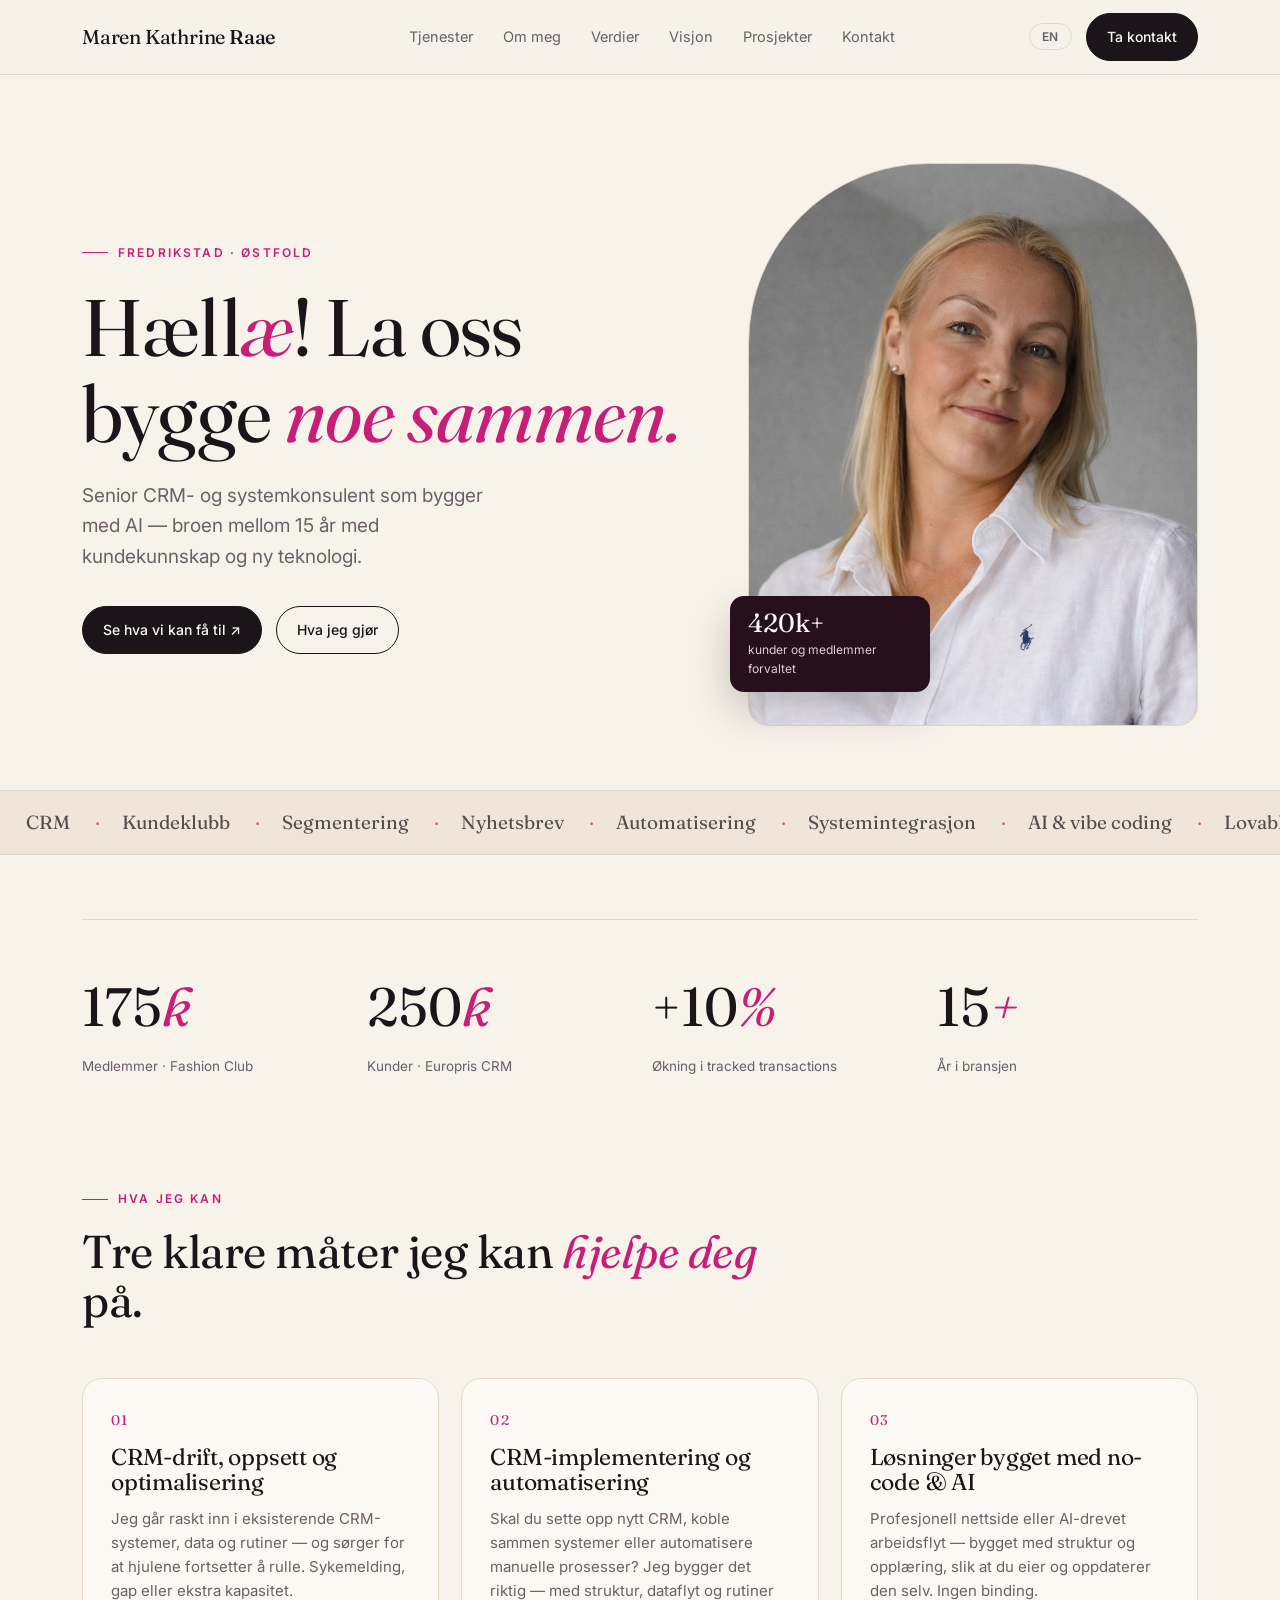
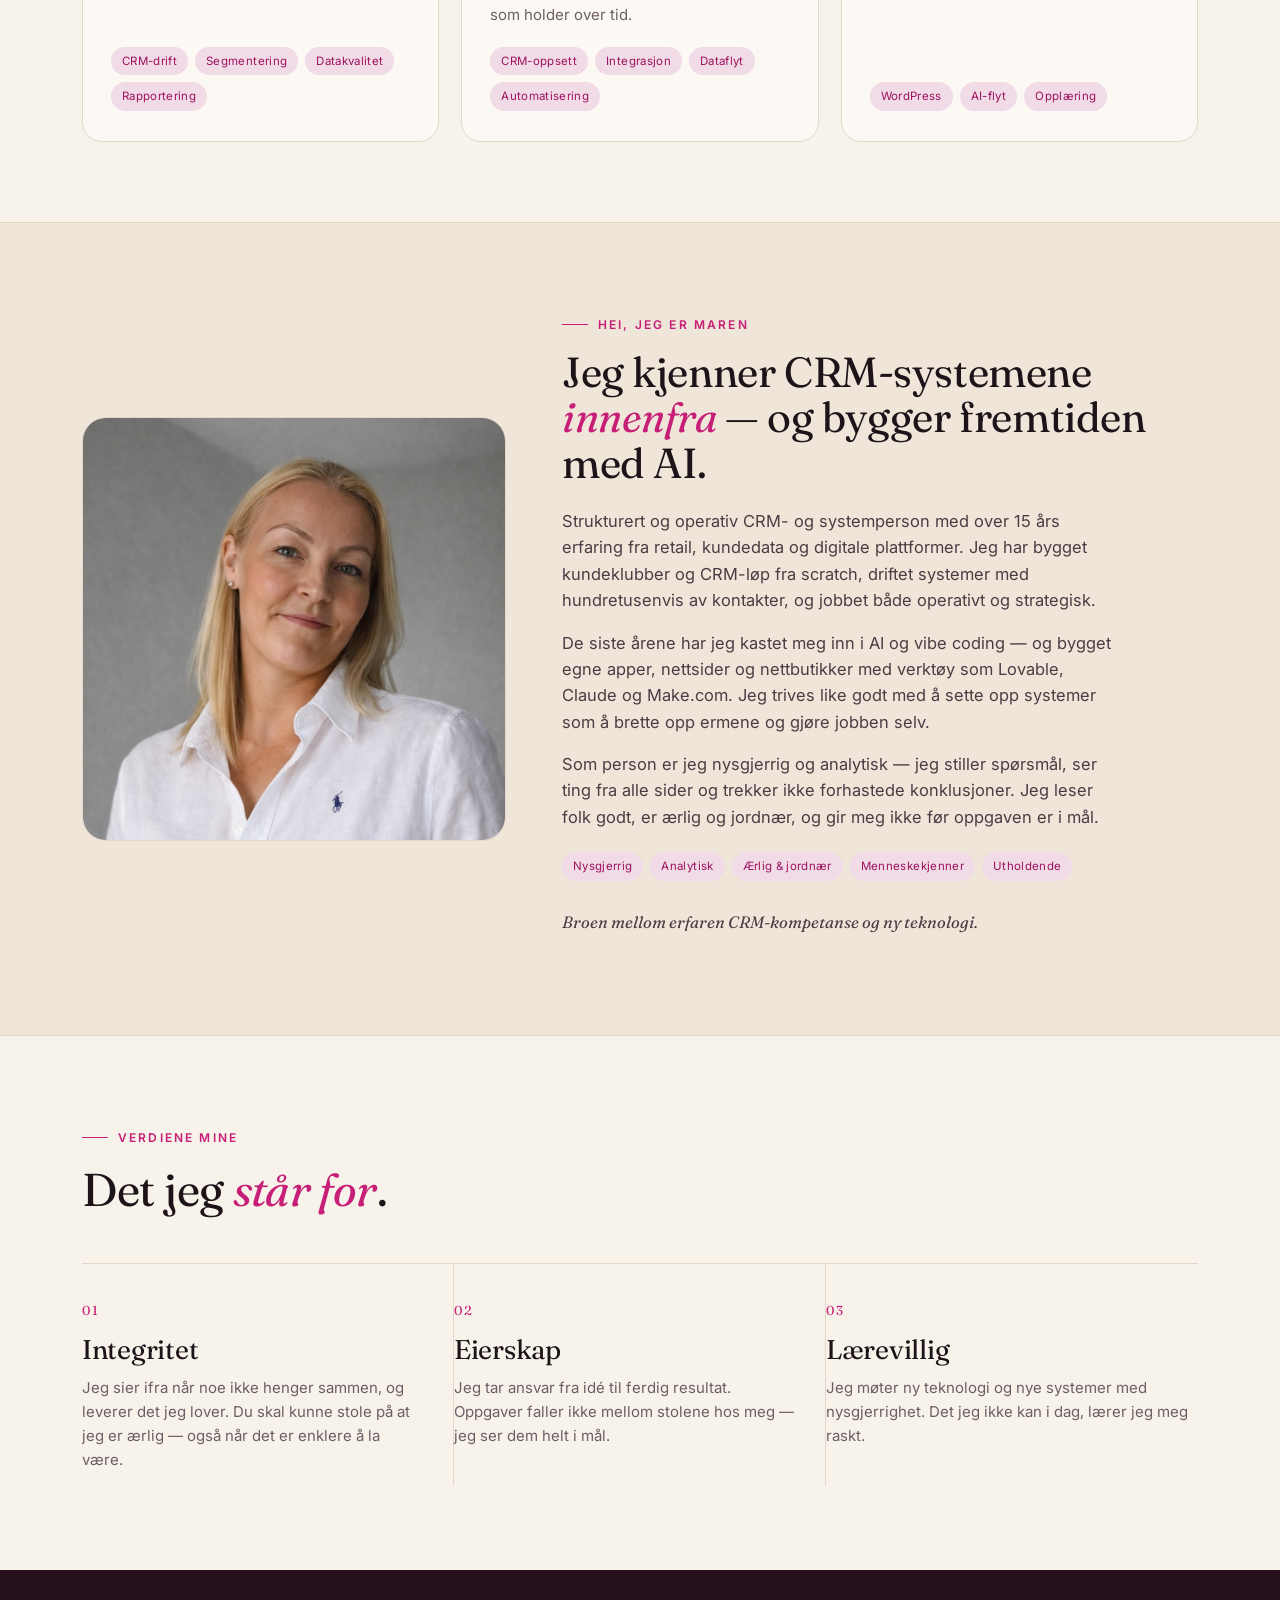
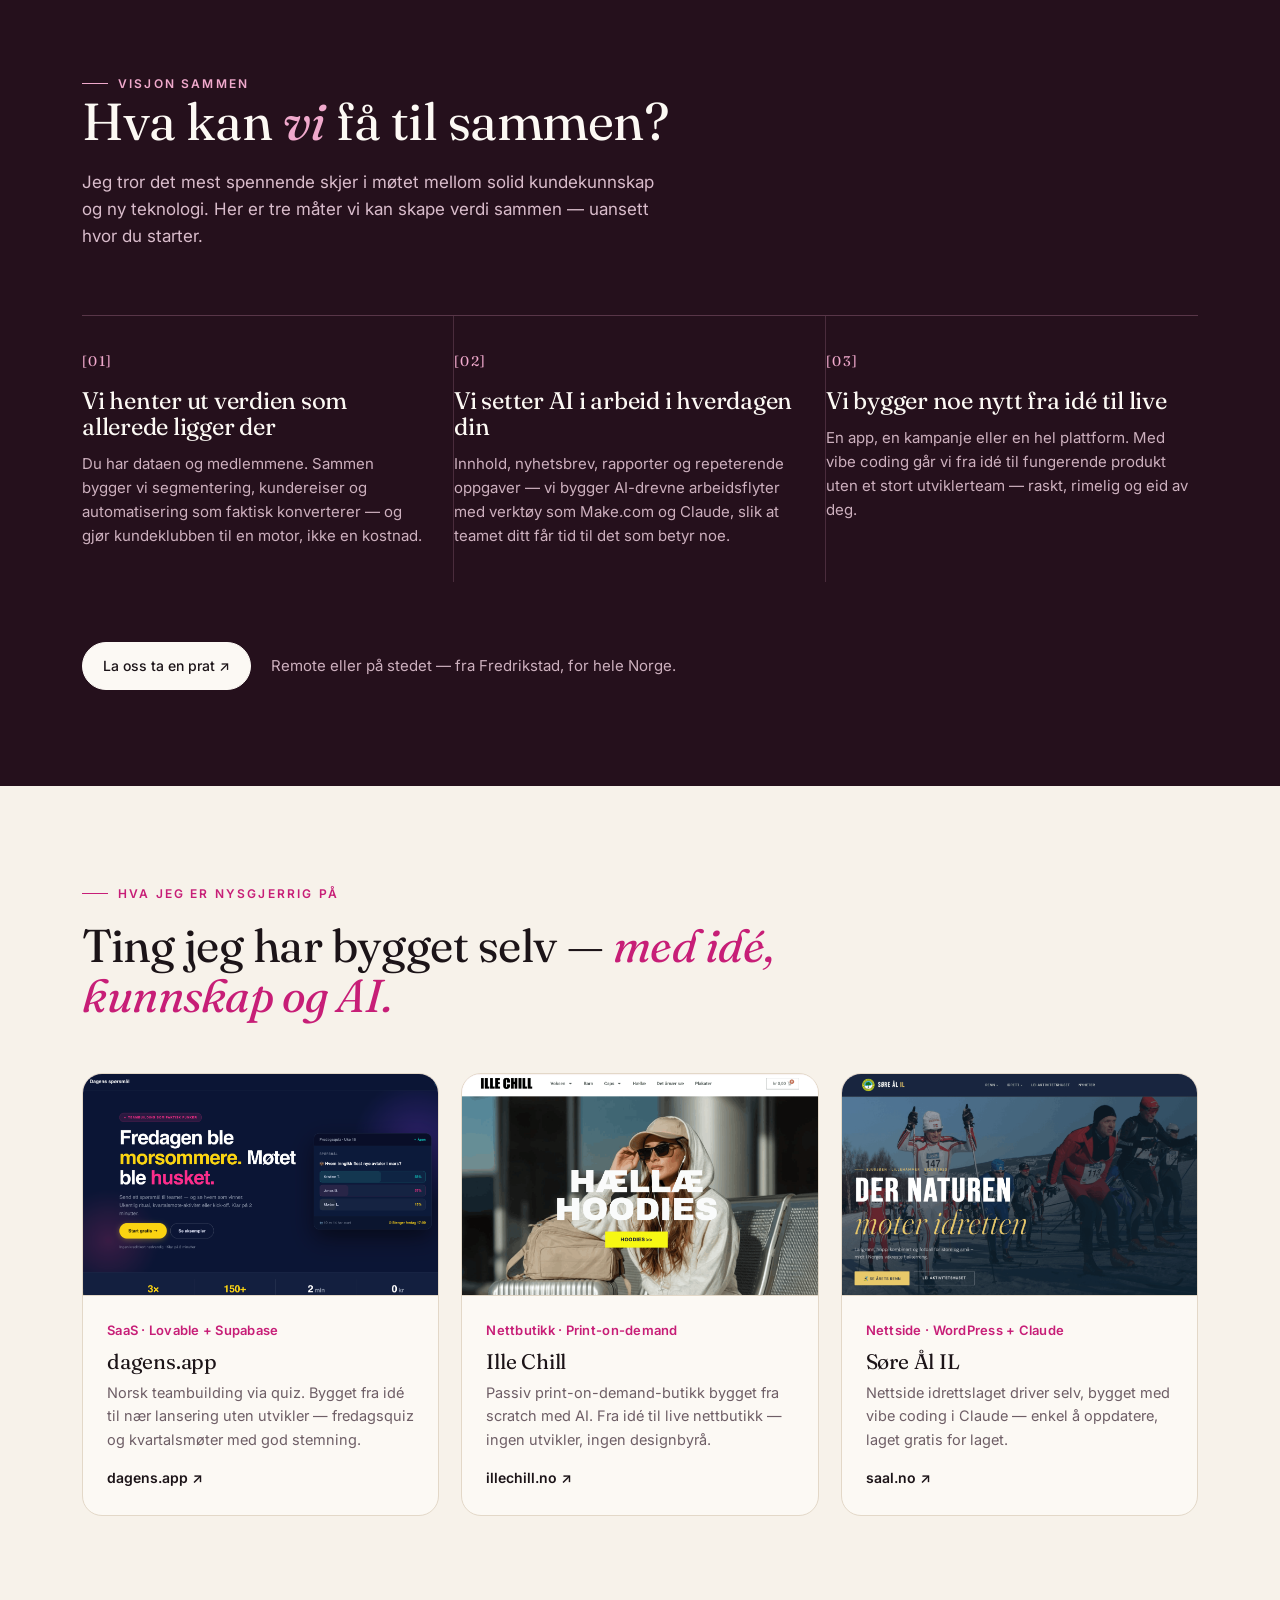
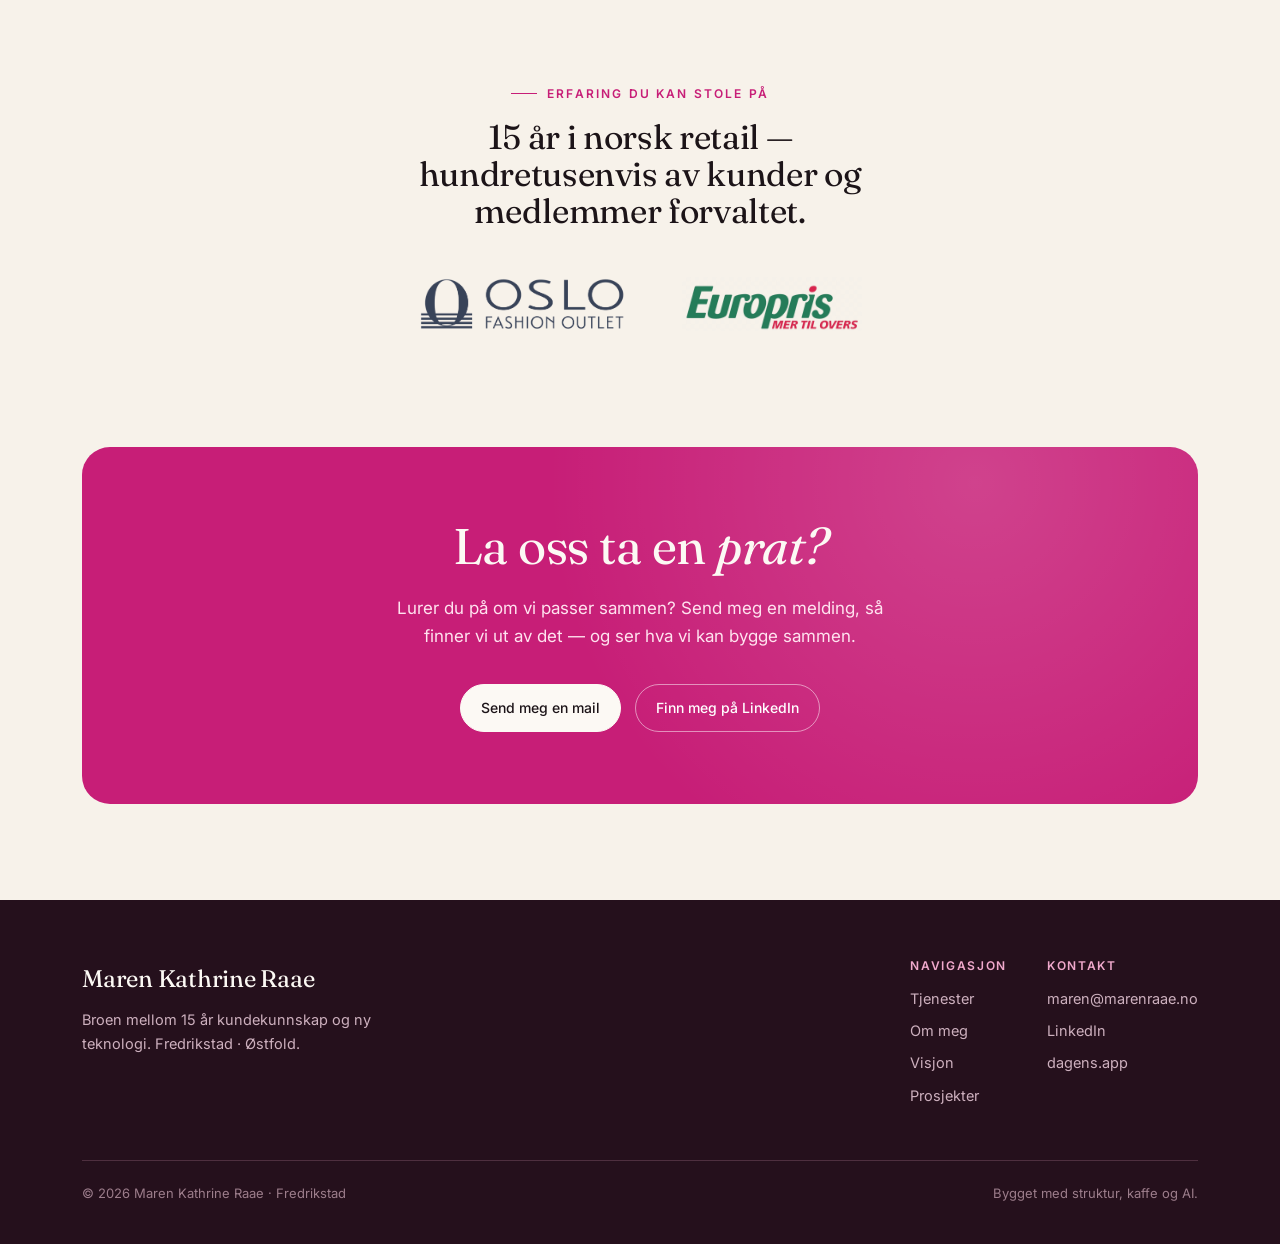
==== index.html @ c40b7ed1 "Publiser marenraae.no" ====
<!DOCTYPE html>
<html lang="no">
<head>
<meta charset="UTF-8" />
<meta name="viewport" content="width=device-width, initial-scale=1.0" />
<title>Maren Kathrine Raae — CRM, systemer & AI</title>
<meta name="description" content="Senior CRM- og systemkonsulent som bygger med AI. Broen mellom 15 år kundedata og ny teknologi — la oss se hva vi kan få til sammen." />
<link rel="icon" type="image/svg+xml" href="favicon.svg" />
<link rel="alternate icon" href="favicon-32x32.png" />
<link rel="preconnect" href="https://fonts.googleapis.com" />
<link rel="preconnect" href="https://fonts.gstatic.com" crossorigin />
<link href="https://fonts.googleapis.com/css2?family=Fraunces:ital,opsz,wght@0,9..144,300..600;1,9..144,300..600&family=Inter:wght@400;500;600&display=swap" rel="stylesheet" />
<script async src="https://www.googletagmanager.com/gtag/js?id=G-9R5FKYKVBE"></script>
<script>
  window.dataLayer = window.dataLayer || [];
  function gtag(){dataLayer.push(arguments);}
  gtag('js', new Date());
  gtag('config', 'G-9R5FKYKVBE');
</script>
<script>
  (function () {
    function toHeaderValue(str) {
      return unescape(encodeURIComponent(str));
    }
    function send(location) {
      var msg = 'Noen besøkte marenraae.no';
      if (location) msg += ' fra ' + location;
      if (document.referrer) msg += ' (via ' + document.referrer + ')';
      msg += '.';
      fetch('https://ntfy.sh/marenraae-no', {
        method: 'POST',
        body: msg,
        headers: { 'Title': toHeaderValue('Besøk!') }
      }).catch(function () {});
    }
    fetch('https://ipapi.co/json/')
      .then(function (r) { return r.json(); })
      .then(function (data) {
        var location = data && data.city
          ? data.city + (data.country_name ? ', ' + data.country_name : '')
          : null;
        send(location);
      })
      .catch(function () { send(null); });
  })();
</script>
<style>
  :root{
    --ivory:#F7F2EA;
    --ivory-2:#EFE6D9;
    --paper:#FCF9F4;
    --ink:#1C1418;
    --wine:#25101C;
    --wine-2:#2F1425;
    --magenta:#C71E77;
    --magenta-deep:#9E1360;
    --blush:#F0DBE6;
    --muted:#6E5E66;
    --line:#E3D8C8;
    --serif:'Fraunces',Georgia,serif;
    --sans:'Inter',system-ui,sans-serif;
  }
  *{box-sizing:border-box;margin:0;padding:0}
  html{scroll-behavior:smooth}
  body{
    font-family:var(--sans);
    background:var(--ivory);
    color:var(--ink);
    line-height:1.6;
    -webkit-font-smoothing:antialiased;
    overflow-x:hidden;
  }
  .wrap{max-width:1180px;margin:0 auto;padding:0 32px}
  a{color:inherit;text-decoration:none}
  h1,h2,h3,h4{font-family:var(--serif);font-weight:400;line-height:1.08;letter-spacing:-.01em}
  em{font-style:italic}
  .accent{color:var(--magenta);font-style:italic}

  .eyebrow{
    font-family:var(--sans);font-size:12px;font-weight:600;letter-spacing:.18em;
    text-transform:uppercase;color:var(--magenta);display:inline-flex;align-items:center;gap:10px;
  }
  .eyebrow::before{content:"";width:26px;height:1px;background:var(--magenta);display:inline-block}

  header.nav{position:sticky;top:0;z-index:50;background:rgba(247,242,234,.82);backdrop-filter:blur(10px);border-bottom:1px solid var(--line)}
  .nav-inner{display:flex;align-items:center;justify-content:space-between;height:74px}
  .brand{font-family:var(--serif);font-size:20px;letter-spacing:-.01em}
  .brand b{font-weight:500}
  nav.links{display:flex;align-items:center;gap:30px}
  nav.links a{font-size:14.5px;color:var(--muted);transition:color .2s}
  nav.links a:hover{color:var(--ink)}
  .lang{border:1px solid var(--line);border-radius:999px;padding:5px 12px;font-size:12px;font-weight:600;letter-spacing:.06em;color:var(--muted);cursor:pointer;background:transparent;transition:.2s;font-family:var(--sans)}
  .lang:hover{border-color:var(--magenta);color:var(--magenta)}
  .btn{display:inline-flex;align-items:center;gap:8px;background:var(--ink);color:var(--paper);padding:12px 20px;border-radius:999px;font-size:14px;font-weight:500;transition:.25s;border:1px solid var(--ink)}
  .btn:hover{background:var(--magenta);border-color:var(--magenta)}
  .btn.ghost{background:transparent;color:var(--ink)}
  .btn.ghost:hover{background:var(--ink);color:var(--paper)}
  .btn.light{background:var(--paper);color:var(--ink);border-color:var(--paper)}
  .btn.light:hover{background:var(--magenta);color:var(--paper);border-color:var(--magenta)}
  .nav-cta{display:flex;align-items:center;gap:14px}
  .menu-toggle{display:none;background:none;border:none;font-size:24px;cursor:pointer;color:var(--ink)}

  .hero{padding:88px 0 64px;position:relative}
  .hero-grid{display:grid;grid-template-columns:1.15fr .85fr;gap:56px;align-items:center}
  .hero h1{font-size:clamp(44px,6.4vw,80px);margin:22px 0 24px}
  .hero p.lead{font-size:19px;color:var(--muted);max-width:34ch;margin-bottom:34px}
  .hero-cta{display:flex;gap:14px;flex-wrap:wrap}
  .hero-photo{position:relative}
  .hero-photo .frame{aspect-ratio:4/5;border-radius:180px 180px 20px 20px;overflow:hidden;background:linear-gradient(160deg,var(--blush),var(--ivory-2));border:1px solid var(--line)}
  .hero-photo img{width:100%;height:100%;object-fit:cover;object-position:center top;display:block}
  .hero-photo .stamp{position:absolute;left:-18px;bottom:34px;background:var(--wine);color:var(--paper);padding:14px 18px;border-radius:14px;max-width:200px;box-shadow:0 18px 40px rgba(37,16,28,.22)}
  .hero-photo .stamp .n{font-family:var(--serif);font-size:26px;line-height:1}
  .hero-photo .stamp .t{font-size:12px;color:#e7c9d8;margin-top:4px}

  .marquee{border-top:1px solid var(--line);border-bottom:1px solid var(--line);background:var(--ivory-2);overflow:hidden;padding:16px 0}
  .marquee-track{display:flex;gap:0;white-space:nowrap;animation:scroll 32s linear infinite;width:max-content}
  .marquee-track span{font-family:var(--serif);font-size:19px;color:var(--ink);opacity:.72;padding:0 26px;position:relative}
  .marquee-track span::after{content:"·";position:absolute;right:-4px;color:var(--magenta)}
  @keyframes scroll{to{transform:translateX(-50%)}}

  .stats{padding:64px 0}
  .stats-grid{display:grid;grid-template-columns:repeat(4,1fr);gap:24px;border-top:1px solid var(--line);padding-top:44px}
  .stat .n{font-family:var(--serif);font-size:clamp(38px,4.4vw,54px);color:var(--ink)}
  .stat .n em{color:var(--magenta)}
  .stat .t{font-size:13.5px;color:var(--muted);margin-top:6px}

  section{scroll-margin-top:84px}
  .section-head{max-width:720px;margin-bottom:52px}
  .section-head h2{font-size:clamp(30px,4vw,46px);margin:18px 0 0}

  .services{padding:40px 0 80px}
  .svc-grid{display:grid;grid-template-columns:repeat(3,1fr);gap:22px}
  .svc{background:var(--paper);border:1px solid var(--line);border-radius:20px;padding:30px 28px;transition:.28s;display:flex;flex-direction:column}
  .svc:hover{transform:translateY(-5px);box-shadow:0 22px 44px rgba(37,16,28,.09);border-color:var(--blush)}
  .svc .num{font-family:var(--serif);font-size:14px;color:var(--magenta);letter-spacing:.1em}
  .svc h3{font-size:23px;margin:14px 0 12px}
  .svc p{font-size:15px;color:var(--muted);flex-grow:1}
  .tags{display:flex;flex-wrap:wrap;gap:7px;margin-top:20px}
  .tag{font-size:11.5px;letter-spacing:.03em;color:var(--magenta-deep);background:var(--blush);padding:5px 11px;border-radius:999px}

  .intro{padding:84px 0;background:var(--ivory-2);border-top:1px solid var(--line);border-bottom:1px solid var(--line)}
  .intro-grid{display:grid;grid-template-columns:.8fr 1.2fr;gap:56px;align-items:center}
  .intro-photo .frame{aspect-ratio:1;border-radius:24px;overflow:hidden;border:1px solid var(--line);background:var(--blush)}
  .intro-photo img{width:100%;height:100%;object-fit:cover;object-position:center top;display:block}
  .intro h2{font-size:clamp(28px,3.6vw,42px);margin:16px 0 22px}
  .intro p{font-size:16.5px;color:#4a3d43;margin-bottom:16px;max-width:56ch}
  .sign{font-family:var(--serif);font-style:italic;font-size:26px;color:var(--magenta);margin-top:8px}

  .vision{background:var(--wine);color:var(--paper);padding:96px 0}
  .vision .eyebrow{color:#f0a9cc}
  .vision .eyebrow::before{background:#f0a9cc}
  .vision h2{font-size:clamp(30px,4.4vw,52px);color:var(--paper);max-width:20ch}
  .vision .sub{color:#d9bccb;font-size:17px;max-width:52ch;margin-top:20px}
  .vsteps{display:grid;grid-template-columns:repeat(3,1fr);gap:0;margin-top:64px;border-top:1px solid rgba(240,169,204,.25)}
  .vstep{padding:34px 26px 34px 0;border-right:1px solid rgba(240,169,204,.18)}
  .vstep:last-child{border-right:none;padding-right:0}
  .vstep .idx{font-family:var(--serif);font-size:14px;color:#f0a9cc;letter-spacing:.1em}
  .vstep h3{color:var(--paper);font-size:24px;margin:16px 0 12px}
  .vstep p{color:#cdb0be;font-size:15px}
  .vision-cta{margin-top:60px;display:flex;align-items:center;gap:20px;flex-wrap:wrap}

  .values{padding:84px 0}
  .values-grid{display:grid;grid-template-columns:repeat(3,1fr);gap:0;margin-top:48px;border-top:1px solid var(--line)}
  .value{padding:36px 30px 14px 0;border-right:1px solid var(--line)}
  .value:last-child{border-right:none;padding-right:0}
  .value .vn{font-family:var(--serif);font-size:13px;letter-spacing:.12em;color:var(--magenta)}
  .value h3{font-size:27px;margin:14px 0 12px}
  .value p{font-size:15px;color:var(--muted)}
  @media(max-width:900px){
    .values-grid{grid-template-columns:1fr}
    .value{border-right:none;border-bottom:1px solid var(--line);padding:28px 0}
    .value:last-child{border-bottom:none}
  }

  .work{padding:90px 0}
  .proj-grid{display:grid;grid-template-columns:repeat(3,1fr);gap:22px}
  .proj{border:1px solid var(--line);border-radius:20px;overflow:hidden;background:var(--paper);transition:.28s;display:flex;flex-direction:column}
  .proj:hover{transform:translateY(-5px);box-shadow:0 22px 44px rgba(37,16,28,.09)}
  .proj .thumb{aspect-ratio:16/10;overflow:hidden;border-bottom:1px solid var(--line);background:linear-gradient(150deg,var(--blush),var(--ivory-2))}
  .proj .thumb img{width:100%;height:100%;object-fit:cover;object-position:top center;transition:transform .4s ease}
  .proj:hover .thumb img{transform:scale(1.04)}
  .proj .body{padding:24px 24px 26px;display:flex;flex-direction:column;flex-grow:1}
  .proj h3{font-size:21px;margin-bottom:8px}
  .proj .role{font-size:13px;color:var(--magenta);font-weight:600;letter-spacing:.02em;margin-bottom:10px}
  .proj p{font-size:14.5px;color:var(--muted);flex-grow:1}
  .proj .lnk{margin-top:16px;font-size:14px;font-weight:600;color:var(--ink);display:inline-flex;gap:6px;align-items:center}
  .proj .lnk:hover{color:var(--magenta)}

  .proof{padding:70px 0 20px;text-align:center}
  .proof h2{font-size:clamp(24px,3vw,34px);max-width:24ch;margin:16px auto 0}
  .logos{display:flex;justify-content:center;align-items:center;gap:56px;flex-wrap:wrap;margin-top:48px}
  .logos img{height:54px;width:auto;opacity:.85;transition:.25s}
  .logos img:hover{opacity:1;transform:translateY(-2px)}

  .closing{padding:96px 0}
  .closing-card{background:var(--magenta);color:var(--paper);border-radius:28px;padding:72px 56px;text-align:center;position:relative;overflow:hidden}
  .closing-card::before{content:"";position:absolute;inset:0;background:radial-gradient(circle at 80% 10%,rgba(255,255,255,.16),transparent 45%)}
  .closing-card h2{font-size:clamp(30px,4.4vw,50px);color:var(--paper);position:relative;max-width:20ch;margin:0 auto}
  .closing-card p{color:#ffe3ef;font-size:17px;margin:22px auto 34px;max-width:46ch;position:relative}
  .closing-card .hero-cta{justify-content:center;position:relative}

  footer.site{background:var(--wine);color:#cdb0be;padding:60px 0 40px}
  .foot-grid{display:flex;justify-content:space-between;gap:40px;flex-wrap:wrap;align-items:flex-start}
  footer.site .brand{color:var(--paper);font-size:24px;margin-bottom:10px}
  footer.site a{color:#cdb0be;transition:.2s}
  footer.site a:hover{color:var(--paper)}
  .foot-links{display:flex;gap:40px;flex-wrap:wrap}
  .foot-col h4{font-family:var(--sans);font-size:12px;letter-spacing:.14em;text-transform:uppercase;color:#f0a9cc;margin-bottom:14px;font-weight:600}
  .foot-col a{display:block;font-size:14.5px;margin-bottom:9px}
  .foot-bottom{border-top:1px solid rgba(240,169,204,.2);margin-top:44px;padding-top:22px;font-size:13px;color:#9c7d8b;display:flex;justify-content:space-between;flex-wrap:wrap;gap:10px}

  .reveal{opacity:0;transform:translateY(22px);transition:opacity .7s ease,transform .7s ease}
  .reveal.in{opacity:1;transform:none}

  @media(max-width:900px){
    .hero-grid,.intro-grid{grid-template-columns:1fr}
    .hero-photo{order:-1;max-width:360px}
    .stats-grid{grid-template-columns:repeat(2,1fr);gap:32px}
    .svc-grid,.proj-grid{grid-template-columns:1fr}
    .vsteps{grid-template-columns:1fr}
    .vstep{border-right:none;border-bottom:1px solid rgba(240,169,204,.18);padding:28px 0}
    .vstep:last-child{border-bottom:none}
    nav.links{display:none}
    .menu-toggle{display:block}
    nav.links.open{display:flex;position:absolute;top:74px;left:0;right:0;flex-direction:column;background:var(--ivory);padding:24px 32px;gap:18px;border-bottom:1px solid var(--line)}
    .closing-card{padding:52px 26px}
  }
  @media(max-width:560px){
    .wrap{padding:0 20px}
    .stats-grid{grid-template-columns:1fr 1fr}
    .nav-cta .btn{display:none}
  }
</style>
</head>
<body>

<header class="nav">
  <div class="wrap nav-inner">
    <a href="#top" class="brand" data-i="brand">Maren Kathrine <b>Raae</b></a>
    <nav class="links" id="menu">
      <a href="#tjenester" data-i="nav1">Tjenester</a>
      <a href="#om" data-i="nav2">Om meg</a>
      <a href="#verdier" data-i="navV">Verdier</a>
      <a href="#visjon" data-i="nav3">Visjon</a>
      <a href="#prosjekter" data-i="nav4">Prosjekter</a>
      <a href="#kontakt" data-i="nav5">Kontakt</a>
    </nav>
    <div class="nav-cta">
      <button class="lang" id="lang">EN</button>
      <a href="#kontakt" class="btn" data-i="navcta">Ta kontakt</a>
      <button class="menu-toggle" id="burger" aria-label="Meny">☰</button>
    </div>
  </div>
</header>

<main id="top">

  <!-- HERO -->
  <section class="hero">
    <div class="wrap hero-grid">
      <div class="reveal in">
        <span class="eyebrow" data-i="hero-eye">Fredrikstad · Østfold</span>
        <h1 data-html data-i="hero-h1">Hæll<span class="accent">æ</span>! La oss bygge <span class="accent">noe sammen.</span></h1>
        <p class="lead" data-i="hero-lead">Senior CRM- og systemkonsulent som bygger med AI — broen mellom 15 år med kundekunnskap og ny teknologi.</p>
        <div class="hero-cta">
          <a href="#visjon" class="btn" data-i="hero-cta1">Se hva vi kan få til ↗</a>
          <a href="#tjenester" class="btn ghost" data-i="hero-cta2">Hva jeg gjør</a>
        </div>
      </div>
      <div class="hero-photo reveal in">
        <div class="frame"><img src="maren.jpg" alt="Maren Kathrine Raae" /></div>
        <div class="stamp">
          <div class="n">420k+</div>
          <div class="t" data-i="hero-stamp">kunder og medlemmer forvaltet</div>
        </div>
      </div>
    </div>
  </section>

  <!-- MARQUEE -->
  <div class="marquee">
    <div class="marquee-track">
      <span>CRM</span><span>Kundeklubb</span><span>Segmentering</span><span>Nyhetsbrev</span><span>Automatisering</span><span>Systemintegrasjon</span><span>AI &amp; vibe coding</span><span>Lovable</span><span>Make.com</span><span>Kundereiser</span>
      <span>CRM</span><span>Kundeklubb</span><span>Segmentering</span><span>Nyhetsbrev</span><span>Automatisering</span><span>Systemintegrasjon</span><span>AI &amp; vibe coding</span><span>Lovable</span><span>Make.com</span><span>Kundereiser</span>
    </div>
  </div>

  <!-- STATS -->
  <section class="stats">
    <div class="wrap">
      <div class="stats-grid">
        <div class="stat reveal"><div class="n">175<em>k</em></div><div class="t" data-i="stat1">Medlemmer · Fashion Club</div></div>
        <div class="stat reveal"><div class="n">250<em>k</em></div><div class="t" data-i="stat2">Kunder · Europris CRM</div></div>
        <div class="stat reveal"><div class="n">+10<em>%</em></div><div class="t" data-i="stat3">Økning i tracked transactions</div></div>
        <div class="stat reveal"><div class="n">15<em>+</em></div><div class="t" data-i="stat4">År i bransjen</div></div>
      </div>
    </div>
  </section>

  <!-- SERVICES -->
  <section class="services" id="tjenester">
    <div class="wrap">
      <div class="section-head reveal">
        <span class="eyebrow" data-i="svc-eye">Hva jeg kan</span>
        <h2 data-html data-i="svc-h2">Tre klare måter jeg kan <span class="accent">hjelpe deg</span> på.</h2>
      </div>
      <div class="svc-grid">
        <div class="svc reveal">
          <span class="num">01</span>
          <h3 data-i="svc1-h">CRM-drift, oppsett og optimalisering</h3>
          <p data-i="svc1-p">Jeg går raskt inn i eksisterende CRM-systemer, data og rutiner — og sørger for at hjulene fortsetter å rulle. Sykemelding, gap eller ekstra kapasitet.</p>
          <div class="tags"><span class="tag">CRM-drift</span><span class="tag">Segmentering</span><span class="tag">Datakvalitet</span><span class="tag">Rapportering</span></div>
        </div>
        <div class="svc reveal">
          <span class="num">02</span>
          <h3 data-i="svc2-h">CRM-implementering og automatisering</h3>
          <p data-i="svc2-p">Skal du sette opp nytt CRM, koble sammen systemer eller automatisere manuelle prosesser? Jeg bygger det riktig — med struktur, dataflyt og rutiner som holder over tid.</p>
          <div class="tags"><span class="tag">CRM-oppsett</span><span class="tag">Integrasjon</span><span class="tag">Dataflyt</span><span class="tag">Automatisering</span></div>
        </div>
        <div class="svc reveal">
          <span class="num">03</span>
          <h3 data-i="svc3-h">Løsninger bygget med no-code & AI</h3>
          <p data-i="svc3-p">Profesjonell nettside eller AI-drevet arbeidsflyt — bygget med struktur og opplæring, slik at du eier og oppdaterer den selv. Ingen binding.</p>
          <div class="tags"><span class="tag">WordPress</span><span class="tag">AI-flyt</span><span class="tag">Opplæring</span></div>
        </div>
      </div>
    </div>
  </section>

  <!-- INTRO / ABOUT -->
  <section class="intro" id="om">
    <div class="wrap intro-grid">
      <div class="intro-photo reveal">
        <div class="frame"><img src="maren.jpg" alt="Maren Kathrine Raae" /></div>
      </div>
      <div class="reveal">
        <span class="eyebrow" data-i="about-eye">Hei, jeg er Maren</span>
        <h2 data-html data-i="about-h2">Jeg kjenner CRM-systemene <span class="accent">innenfra</span> — og bygger fremtiden med AI.</h2>
        <p data-i="about-p1">Strukturert og operativ CRM- og systemperson med over 15 års erfaring fra retail, kundedata og digitale plattformer. Jeg har bygget kundeklubber og CRM-løp fra scratch, driftet systemer med hundretusenvis av kontakter, og jobbet både operativt og strategisk.</p>
        <p data-i="about-p2">De siste årene har jeg kastet meg inn i AI og vibe coding — og bygget egne apper, nettsider og nettbutikker med verktøy som Lovable, Claude og Make.com. Jeg trives like godt med å sette opp systemer som å brette opp ermene og gjøre jobben selv.</p>
        <p data-i="about-person">Som person er jeg nysgjerrig og analytisk — jeg stiller spørsmål, ser ting fra alle sider og trekker ikke forhastede konklusjoner. Jeg leser folk godt, er ærlig og jordnær, og gir meg ikke før oppgaven er i mål.</p>
        <div class="tags" style="margin-top:22px">
          <span class="tag" data-i="trait1">Nysgjerrig</span>
          <span class="tag" data-i="trait2">Analytisk</span>
          <span class="tag" data-i="trait3">Ærlig &amp; jordnær</span>
          <span class="tag" data-i="trait4">Menneskekjenner</span>
          <span class="tag" data-i="trait5">Utholdende</span>
        </div>
        <p class="sign" data-i="about-sign" style="margin-top:28px">Broen mellom erfaren CRM-kompetanse og ny teknologi.</p>
      </div>
    </div>
  </section>

  <!-- VERDIER -->
  <section class="values" id="verdier">
    <div class="wrap">
      <div class="section-head reveal" style="margin-bottom:0">
        <span class="eyebrow" data-i="val-eye">Verdiene mine</span>
        <h2 data-html data-i="val-h2">Det jeg <span class="accent">står for</span>.</h2>
      </div>
      <div class="values-grid">
        <div class="value reveal">
          <div class="vn">01</div>
          <h3 data-i="val1-h">Integritet</h3>
          <p data-i="val1-p">Jeg sier ifra når noe ikke henger sammen, og leverer det jeg lover. Du skal kunne stole på at jeg er ærlig — også når det er enklere å la være.</p>
        </div>
        <div class="value reveal">
          <div class="vn">02</div>
          <h3 data-i="val2-h">Eierskap</h3>
          <p data-i="val2-p">Jeg tar ansvar fra idé til ferdig resultat. Oppgaver faller ikke mellom stolene hos meg — jeg ser dem helt i mål.</p>
        </div>
        <div class="value reveal">
          <div class="vn">03</div>
          <h3 data-i="val3-h">Lærevillig</h3>
          <p data-i="val3-p">Jeg møter ny teknologi og nye systemer med nysgjerrighet. Det jeg ikke kan i dag, lærer jeg meg raskt.</p>
        </div>
      </div>
    </div>
  </section>

  <!-- VISION -->
  <section class="vision" id="visjon">
    <div class="wrap">
      <div class="reveal">
        <span class="eyebrow" data-i="vis-eye">Visjon sammen</span>
        <h2 data-html data-i="vis-h2">Hva kan <span style="color:#f0a9cc;font-style:italic">vi</span> få til sammen?</h2>
        <p class="sub" data-i="vis-sub">Jeg tror det mest spennende skjer i møtet mellom solid kundekunnskap og ny teknologi. Her er tre måter vi kan skape verdi sammen — uansett hvor du starter.</p>
      </div>
      <div class="vsteps">
        <div class="vstep reveal">
          <div class="idx">[01]</div>
          <h3 data-i="vis1-h">Vi henter ut verdien som allerede ligger der</h3>
          <p data-i="vis1-p">Du har dataen og medlemmene. Sammen bygger vi segmentering, kundereiser og automatisering som faktisk konverterer — og gjør kundeklubben til en motor, ikke en kostnad.</p>
        </div>
        <div class="vstep reveal">
          <div class="idx">[02]</div>
          <h3 data-i="vis2-h">Vi setter AI i arbeid i hverdagen din</h3>
          <p data-i="vis2-p">Innhold, nyhetsbrev, rapporter og repeterende oppgaver — vi bygger AI-drevne arbeidsflyter med verktøy som Make.com og Claude, slik at teamet ditt får tid til det som betyr noe.</p>
        </div>
        <div class="vstep reveal">
          <div class="idx">[03]</div>
          <h3 data-i="vis3-h">Vi bygger noe nytt fra idé til live</h3>
          <p data-i="vis3-p">En app, en kampanje eller en hel plattform. Med vibe coding går vi fra idé til fungerende produkt uten et stort utviklerteam — raskt, rimelig og eid av deg.</p>
        </div>
      </div>
      <div class="vision-cta">
        <a href="#kontakt" class="btn light" data-i="vis-cta">La oss ta en prat ↗</a>
        <span style="color:#cdb0be;font-size:15px" data-i="vis-note">Remote eller på stedet — fra Fredrikstad, for hele Norge.</span>
      </div>
    </div>
  </section>

  <!-- CURIOSITY / PROJECTS -->
  <section class="work" id="prosjekter">
    <div class="wrap">
      <div class="section-head reveal">
        <span class="eyebrow" data-i="proj-eye">Hva jeg er nysgjerrig på</span>
        <h2 data-html data-i="proj-h2">Ting jeg har bygget selv — <span class="accent">med idé, kunnskap og AI.</span></h2>
      </div>
      <div class="proj-grid">
        <div class="proj reveal">
          <div class="thumb"><img src="dagens.png" alt="dagens.app" /></div>
          <div class="body">
            <div class="role" data-i="p1-role">SaaS · Lovable + Supabase</div>
            <h3>dagens.app</h3>
            <p data-i="p1-p">Norsk teambuilding via quiz. Bygget fra idé til nær lansering uten utvikler — fredagsquiz og kvartalsmøter med god stemning.</p>
            <a href="https://dagens.app" target="_blank" rel="noopener" class="lnk">dagens.app ↗</a>
          </div>
        </div>
        <div class="proj reveal">
          <div class="thumb"><img src="illechill.png" alt="Ille Chill nettbutikk" /></div>
          <div class="body">
            <div class="role" data-i="p2-role">Nettbutikk · Print-on-demand</div>
            <h3>Ille Chill</h3>
            <p data-i="p2-p">Passiv print-on-demand-butikk bygget fra scratch med AI. Fra idé til live nettbutikk — ingen utvikler, ingen designbyrå.</p>
            <a href="https://illechill.no" target="_blank" rel="noopener" class="lnk">illechill.no ↗</a>
          </div>
        </div>
        <div class="proj reveal">
          <div class="thumb"><img src="saal-webside.png" alt="Søre Ål IL nettside" /></div>
          <div class="body">
            <div class="role" data-i="p3-role">Nettside · WordPress + Claude</div>
            <h3>Søre Ål IL</h3>
            <p data-i="p3-p">Nettside idrettslaget driver selv, bygget med vibe coding i Claude — enkel å oppdatere, laget gratis for laget.</p>
            <a href="https://saal.no" target="_blank" rel="noopener" class="lnk">saal.no ↗</a>
          </div>
        </div>
      </div>
    </div>
  </section>

  <!-- PROOF -->
  <section class="proof">
    <div class="wrap">
      <span class="eyebrow" style="justify-content:center" data-i="proof-eye">Erfaring du kan stole på</span>
      <h2 data-i="proof-h2">15 år i norsk retail — hundretusenvis av kunder og medlemmer forvaltet.</h2>
      <div class="logos">
        <img src="oslo-fashion-outlet-logo.png" alt="Oslo Fashion Outlet" />
        <img src="europris-logo.png" alt="Europris" />
      </div>
    </div>
  </section>

  <!-- CLOSING CTA -->
  <section class="closing" id="kontakt">
    <div class="wrap">
      <div class="closing-card reveal">
        <h2 data-html data-i="close-h2">La oss ta en <span style="font-style:italic">prat?</span></h2>
        <p data-i="close-p">Lurer du på om vi passer sammen? Send meg en melding, så finner vi ut av det — og ser hva vi kan bygge sammen.</p>
        <div class="hero-cta">
          <a href="mailto:maren@marenraae.no" class="btn light" data-i="close-cta1">Send meg en mail</a>
          <a href="https://www.linkedin.com/in/maren-kathrine-raae/" target="_blank" rel="noopener" class="btn ghost" style="color:#fff;border-color:rgba(255,255,255,.5)" data-i="close-cta2">Finn meg på LinkedIn</a>
        </div>
      </div>
    </div>
  </section>

</main>

<footer class="site">
  <div class="wrap">
    <div class="foot-grid">
      <div>
        <div class="brand">Maren Kathrine Raae</div>
        <p style="max-width:34ch;font-size:14.5px" data-i="foot-tag">Broen mellom 15 år kundekunnskap og ny teknologi. Fredrikstad · Østfold.</p>
      </div>
      <div class="foot-links">
        <div class="foot-col">
          <h4 data-i="foot-nav">Navigasjon</h4>
          <a href="#tjenester" data-i="nav1">Tjenester</a>
          <a href="#om" data-i="nav2">Om meg</a>
          <a href="#visjon" data-i="nav3">Visjon</a>
          <a href="#prosjekter" data-i="nav4">Prosjekter</a>
        </div>
        <div class="foot-col">
          <h4 data-i="foot-connect">Kontakt</h4>
          <a href="mailto:maren@marenraae.no">maren@marenraae.no</a>
          <a href="https://www.linkedin.com/in/maren-kathrine-raae/" target="_blank" rel="noopener">LinkedIn</a>
          <a href="https://dagens.app" target="_blank" rel="noopener">dagens.app</a>
        </div>
      </div>
    </div>
    <div class="foot-bottom">
      <span>© 2026 Maren Kathrine Raae · Fredrikstad</span>
      <span data-i="foot-made">Bygget med struktur, kaffe og AI.</span>
    </div>
  </div>
</footer>

<script>
  const io = new IntersectionObserver((entries)=>{
    entries.forEach(e=>{ if(e.isIntersecting){ e.target.classList.add('in'); io.unobserve(e.target);} });
  },{threshold:.14});
  document.querySelectorAll('.reveal').forEach(el=>io.observe(el));

  const burger=document.getElementById('burger'), menu=document.getElementById('menu');
  burger.addEventListener('click',()=>menu.classList.toggle('open'));
  menu.querySelectorAll('a').forEach(a=>a.addEventListener('click',()=>menu.classList.remove('open')));

  const EN = {
    brand:'Maren Kathrine <b>Raae</b>',
    nav1:'Services', nav2:'About', nav3:'Vision', nav4:'Projects', nav5:'Contact', navcta:'Get in touch',
    'hero-eye':'Fredrikstad · Norway',
    'hero-h1':'Hell<span class="accent">o</span>! Let’s build <span class="accent">something together.</span>',
    'hero-lead':'Senior CRM & systems consultant building with AI — the bridge between 15 years of customer insight and new technology.',
    'hero-cta1':'See what we can do ↗', 'hero-cta2':'What I do',
    'hero-stamp':'customers & members managed',
    stat1:'Members · Fashion Club', stat2:'Customers · Europris CRM', stat3:'Rise in tracked transactions', stat4:'Years in the field',
    'svc-eye':'What I can do',
    'svc-h2':'Three clear ways I can <span class="accent">help you</span>.',
    'svc1-h':'CRM operations, setup & optimization',
    'svc1-p':'I step quickly into existing CRM systems, data and routines — and keep the wheels turning. Sick leave, a gap, or extra capacity.',
    'svc2-h':'CRM implementation & automation',
    'svc2-p':'Setting up a new CRM, connecting systems or automating manual processes? I build it right — with structure, data flow and routines that last.',
    'svc3-h':'Solutions built with no-code & AI',
    'svc3-p':'A professional website or an AI-driven workflow — built with structure and training, so you own and update it yourself. No lock-in.',
    'about-eye':'Hi, I’m Maren',
    'about-h2':'I know CRM systems <span class="accent">from the inside</span> — and I build the future with AI.',
    'about-p1':'A structured, hands-on CRM & systems specialist with 15+ years in retail, customer data and digital platforms. I’ve built loyalty clubs and CRM setups from scratch, run systems with hundreds of thousands of contacts, and worked both operationally and strategically.',
    'about-p2':'In recent years I’ve dived into AI and vibe coding — building my own apps, websites and shops with tools like Lovable, Claude and Make.com. I enjoy setting up systems as much as rolling up my sleeves and doing the work myself.',
    'about-person':'As a person I’m curious and analytical — I ask questions, look at things from every angle, and don’t jump to conclusions. I read people well, I’m honest and down to earth, and I don’t stop until the job is done.',
    trait1:'Curious', trait2:'Analytical', trait3:'Honest &amp; grounded', trait4:'People-smart', trait5:'Persevering',
    'about-sign':'The bridge between seasoned CRM expertise and new technology.',
    navV:'Values',
    'val-eye':'My values',
    'val-h2':'What I <span class="accent">stand for</span>.',
    'val1-h':'Integrity',
    'val1-p':'I speak up when something doesn’t add up, and I deliver what I promise. You can trust that I’m honest — even when it would be easier not to be.',
    'val2-h':'Ownership',
    'val2-p':'I take responsibility from idea to finished result. Tasks don’t fall through the cracks with me — I see them all the way through.',
    'val3-h':'Eager to learn',
    'val3-p':'I meet new technology and new systems with curiosity. What I can’t do today, I learn fast.',
    'vis-eye':'Vision together',
    'vis-h2':'What can <span style="color:#f0a9cc;font-style:italic">we</span> build together?',
    'vis-sub':'I believe the most exciting things happen where solid customer knowledge meets new technology. Three ways we can create value together — wherever you start.',
    'vis1-h':'We unlock the value already there',
    'vis1-p':'You have the data and the members. Together we build segmentation, customer journeys and automation that actually convert — turning the loyalty club into an engine, not a cost.',
    'vis2-h':'We put AI to work in your everyday',
    'vis2-p':'Content, newsletters, reports and repetitive tasks — we build AI-driven workflows with tools like Make.com and Claude, freeing your team for what matters.',
    'vis3-h':'We build something new, idea to live',
    'vis3-p':'An app, a campaign or a whole platform. With vibe coding we go from idea to working product without a big dev team — fast, affordable and owned by you.',
    'vis-cta':'Let’s talk ↗', 'vis-note':'Remote or on-site — from Fredrikstad, for all of Norway.',
    'proj-eye':'What I’m curious about',
    'proj-h2':'Things I’ve built myself — <span class="accent">with idea, knowledge and AI.</span>',
    'p1-role':'SaaS · Lovable + Supabase',
    'p1-p':'Norwegian team-building via quiz. Built from idea to near launch with no developer — Friday quizzes and quarterly meetings with good vibes.',
    'p2-role':'Web shop · Print-on-demand',
    'p2-p':'A passive print-on-demand shop built from scratch with AI. From idea to live store — no developer, no design agency.',
    'p3-role':'Website · WordPress + Claude',
    'p3-p':'A website the sports club runs itself, built with vibe coding in Claude — easy to update, made for free for the club.',
    'proof-eye':'Experience you can trust',
    'proof-h2':'15 years in Norwegian retail — hundreds of thousands of customers and members managed.',
    'close-h2':'Shall we <span style="font-style:italic">talk?</span>',
    'close-p':'Wondering if we’re a fit? Send me a message and we’ll figure it out — and see what we can build together.',
    'close-cta1':'Send me an email', 'close-cta2':'Find me on LinkedIn',
    'foot-tag':'The bridge between 15 years of customer knowledge and new technology. Fredrikstad · Norway.',
    'foot-nav':'Navigation', 'foot-connect':'Contact', 'foot-made':'Built with structure, coffee and AI.'
  };
  const NO = {};
  document.querySelectorAll('[data-i]').forEach(el=>{ NO[el.getAttribute('data-i')] = el.innerHTML; });

  let lang='no';
  const langBtn=document.getElementById('lang');
  langBtn.addEventListener('click',()=>{
    lang = lang==='no' ? 'en' : 'no';
    const dict = lang==='en' ? EN : NO;
    document.querySelectorAll('[data-i]').forEach(el=>{
      const k=el.getAttribute('data-i');
      if(dict[k]!==undefined) el.innerHTML=dict[k];
    });
    langBtn.textContent = lang==='en' ? 'NO' : 'EN';
    document.documentElement.lang = lang;
  });
</script>
</body>
</html>
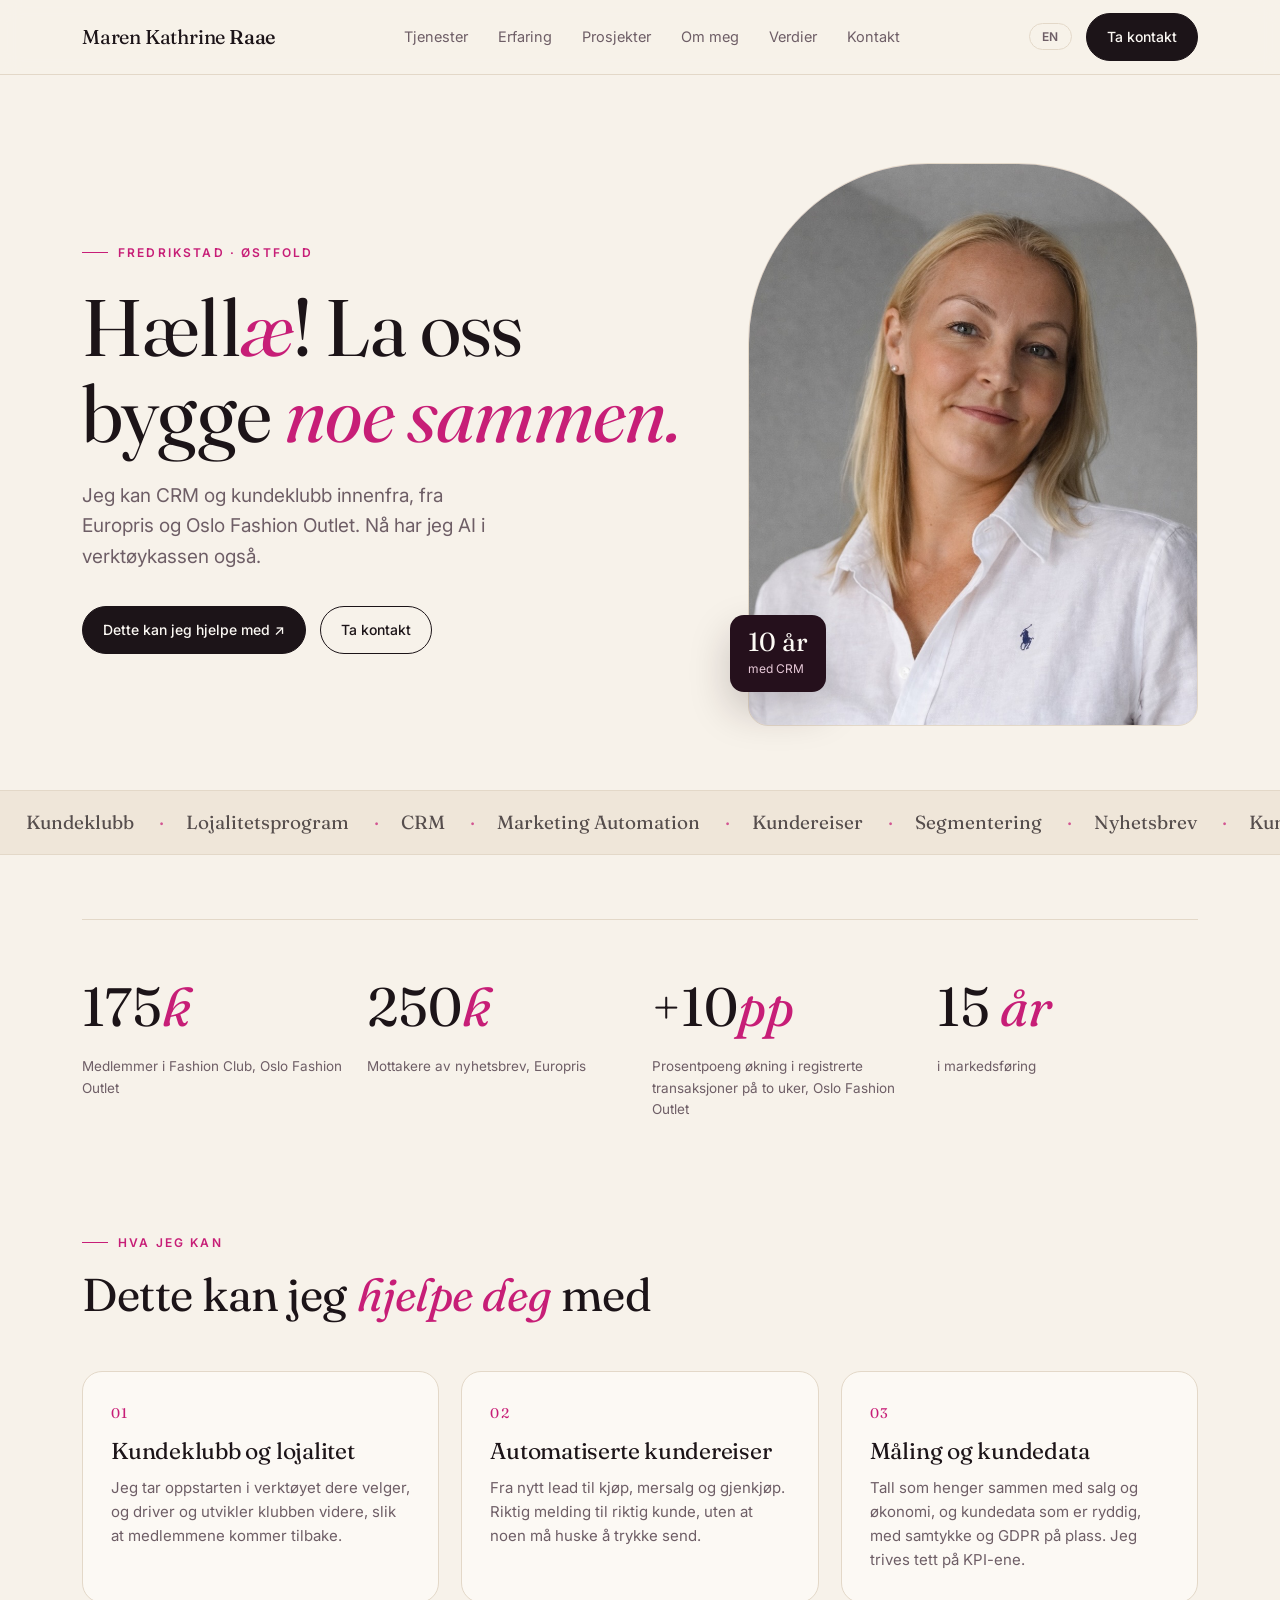
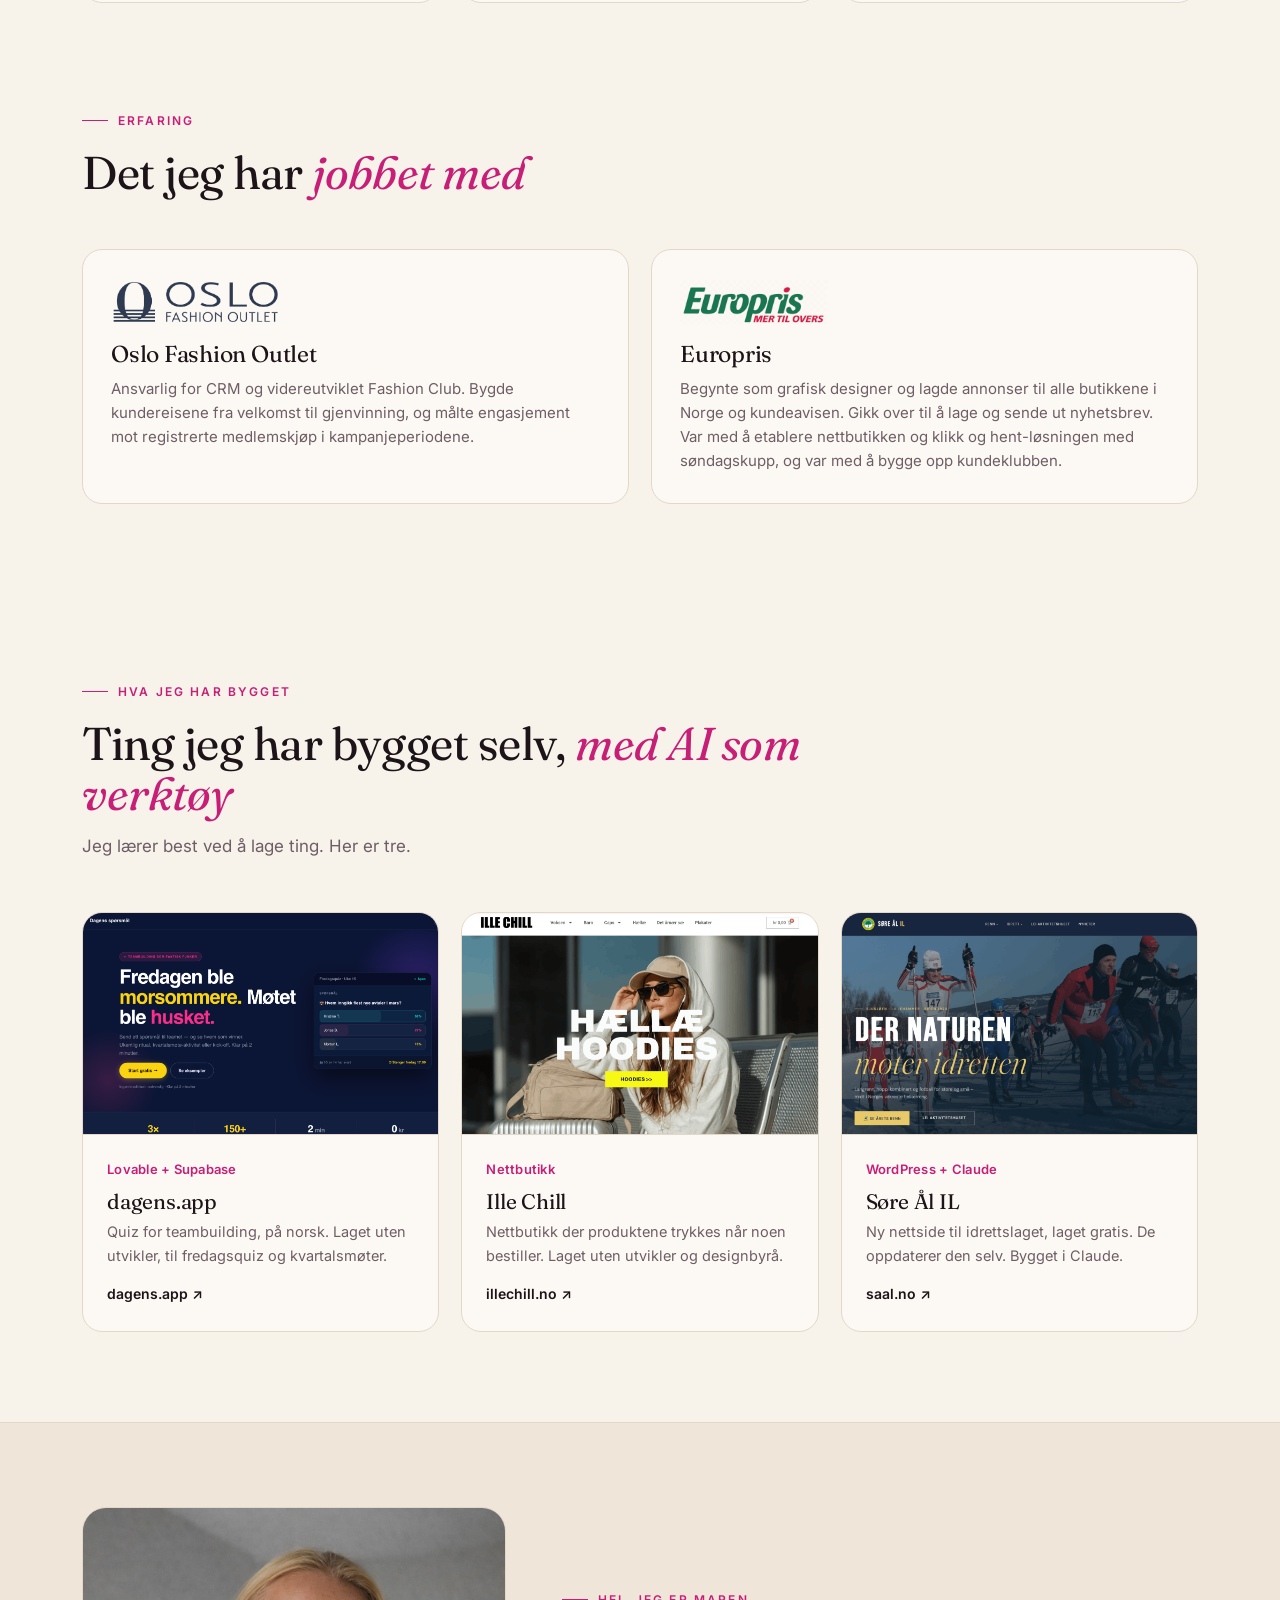
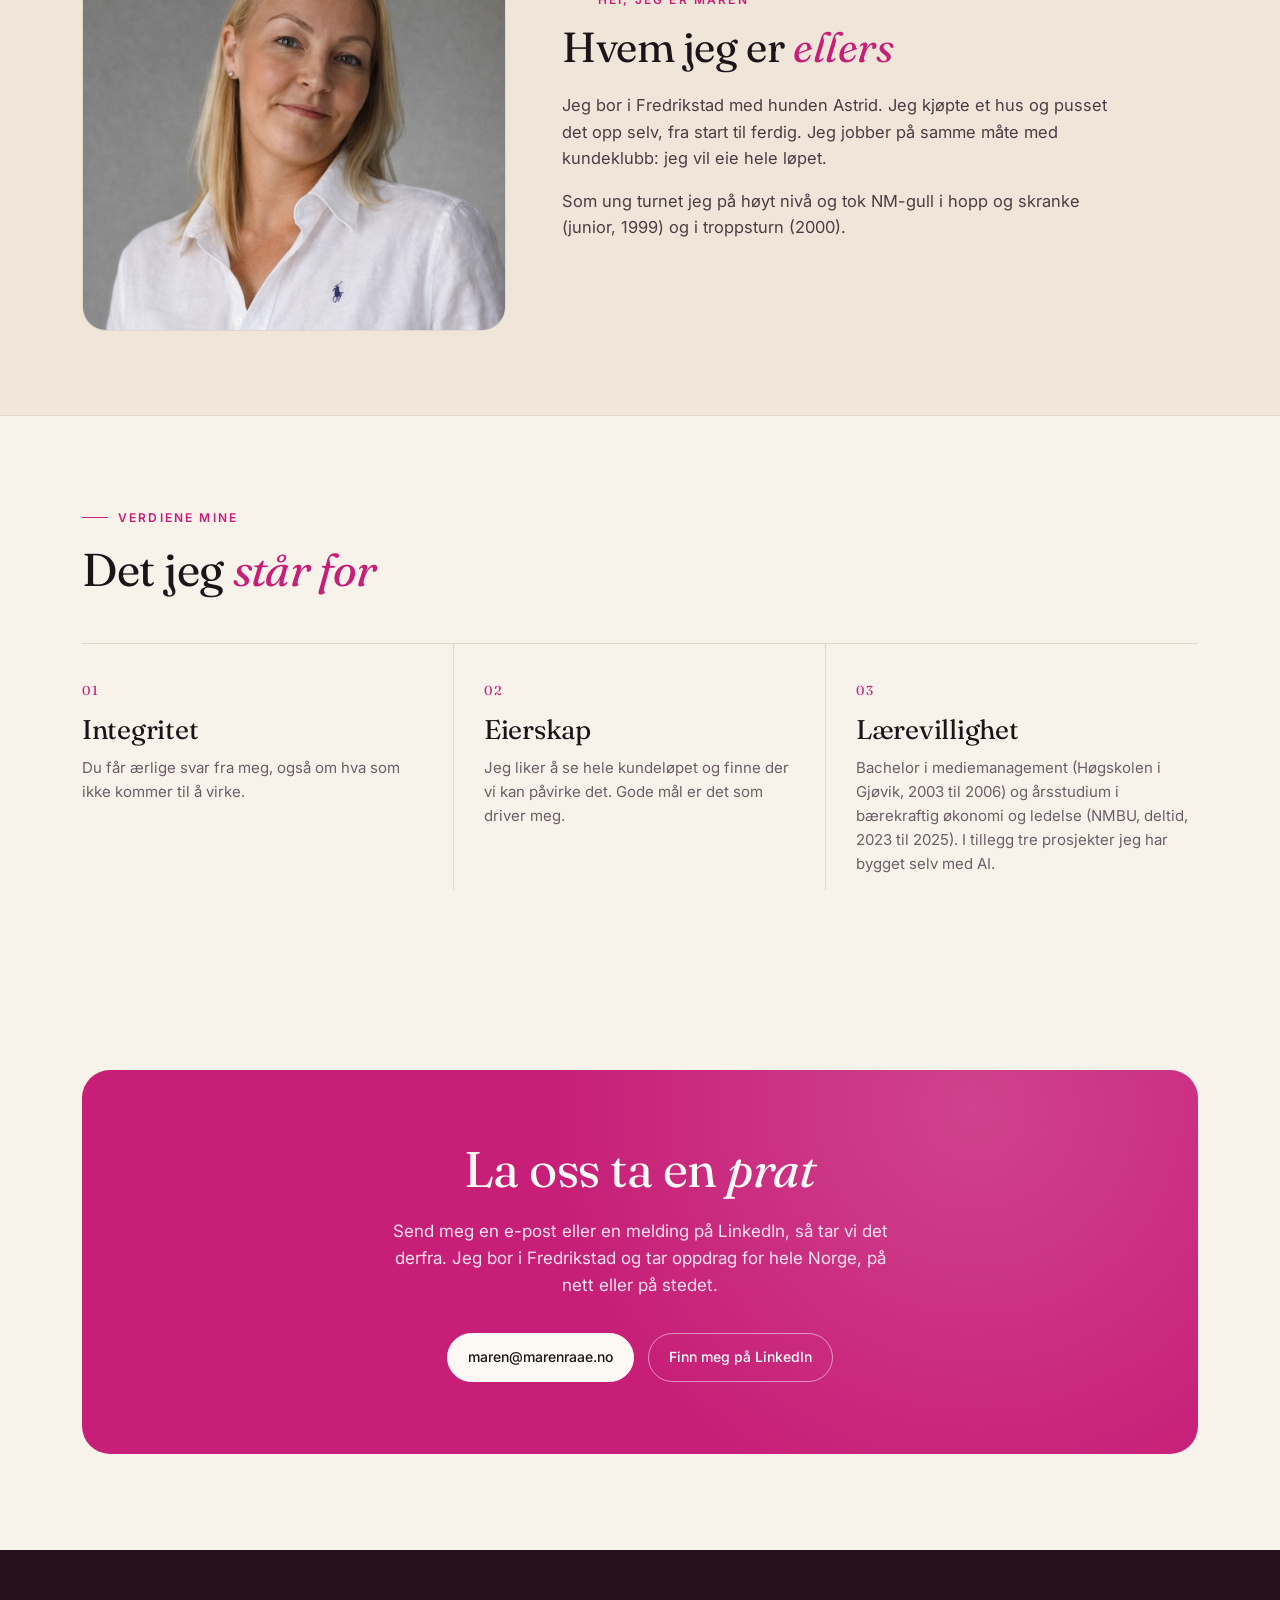
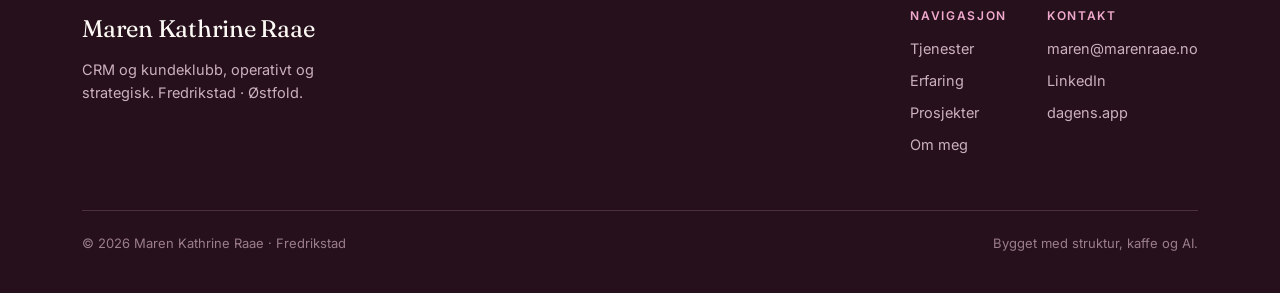
==== commit 60b8743a: "Ny tekst og struktur på forsiden Hero, tjenester, erfaring, prosjekter, hvem jeg er, verdier og kont" ====
--- a/index.html
+++ b/index.html
@@ -3,8 +3,8 @@
 <head>
 <meta charset="UTF-8" />
 <meta name="viewport" content="width=device-width, initial-scale=1.0" />
-<title>Maren Kathrine Raae — CRM, systemer & AI</title>
-<meta name="description" content="Senior CRM- og systemkonsulent som bygger med AI. Broen mellom 15 år kundedata og ny teknologi — la oss se hva vi kan få til sammen." />
+<title>Maren Kathrine Raae, CRM og kundeklubb</title>
+<meta name="description" content="CRM og kundeklubb, operativt og strategisk. Jeg kan kundeklubb, kundereiser og kundedata innenfra, og har AI i verktøykassen. Fredrikstad, oppdrag for hele Norge." />
 <link rel="icon" type="image/svg+xml" href="favicon.svg" />
 <link rel="alternate icon" href="favicon-32x32.png" />
 <link rel="preconnect" href="https://fonts.googleapis.com" />
@@ -113,7 +113,7 @@
   .hero-photo .stamp .t{font-size:12px;color:#e7c9d8;margin-top:4px}
 
   .marquee{border-top:1px solid var(--line);border-bottom:1px solid var(--line);background:var(--ivory-2);overflow:hidden;padding:16px 0}
-  .marquee-track{display:flex;gap:0;white-space:nowrap;animation:scroll 32s linear infinite;width:max-content}
+  .marquee-track{display:flex;gap:0;white-space:nowrap;animation:scroll 44s linear infinite;width:max-content}
   .marquee-track span{font-family:var(--serif);font-size:19px;color:var(--ink);opacity:.72;padding:0 26px;position:relative}
   .marquee-track span::after{content:"·";position:absolute;right:-4px;color:var(--magenta)}
   @keyframes scroll{to{transform:translateX(-50%)}}
@@ -161,7 +161,8 @@
 
   .values{padding:84px 0}
   .values-grid{display:grid;grid-template-columns:repeat(3,1fr);gap:0;margin-top:48px;border-top:1px solid var(--line)}
-  .value{padding:36px 30px 14px 0;border-right:1px solid var(--line)}
+  .value{padding:36px 30px 14px 30px;border-right:1px solid var(--line)}
+  .value:first-child{padding-left:0}
   .value:last-child{border-right:none;padding-right:0}
   .value .vn{font-family:var(--serif);font-size:13px;letter-spacing:.12em;color:var(--magenta)}
   .value h3{font-size:27px;margin:14px 0 12px}
@@ -171,6 +172,14 @@
     .value{border-right:none;border-bottom:1px solid var(--line);padding:28px 0}
     .value:last-child{border-bottom:none}
   }
+
+  .section-sub{font-size:17px;color:var(--muted);margin-top:14px}
+  .experience{padding:20px 0 80px}
+  .exp-grid{display:grid;grid-template-columns:repeat(2,1fr);gap:22px}
+  .exp{background:var(--paper);border:1px solid var(--line);border-radius:20px;padding:30px 28px}
+  .exp img{height:44px;width:auto;margin-bottom:18px;opacity:.9;display:block}
+  .exp h3{font-size:23px;margin-bottom:10px}
+  .exp p{font-size:15px;color:var(--muted)}
 
   .work{padding:90px 0}
   .proj-grid{display:grid;grid-template-columns:repeat(3,1fr);gap:22px}
@@ -216,7 +225,7 @@
     .hero-grid,.intro-grid{grid-template-columns:1fr}
     .hero-photo{order:-1;max-width:360px}
     .stats-grid{grid-template-columns:repeat(2,1fr);gap:32px}
-    .svc-grid,.proj-grid{grid-template-columns:1fr}
+    .svc-grid,.proj-grid,.exp-grid{grid-template-columns:1fr}
     .vsteps{grid-template-columns:1fr}
     .vstep{border-right:none;border-bottom:1px solid rgba(240,169,204,.18);padding:28px 0}
     .vstep:last-child{border-bottom:none}
@@ -239,10 +248,10 @@
     <a href="#top" class="brand" data-i="brand">Maren Kathrine <b>Raae</b></a>
     <nav class="links" id="menu">
       <a href="#tjenester" data-i="nav1">Tjenester</a>
+      <a href="#erfaring" data-i="navE">Erfaring</a>
+      <a href="#prosjekter" data-i="nav4">Prosjekter</a>
       <a href="#om" data-i="nav2">Om meg</a>
       <a href="#verdier" data-i="navV">Verdier</a>
-      <a href="#visjon" data-i="nav3">Visjon</a>
-      <a href="#prosjekter" data-i="nav4">Prosjekter</a>
       <a href="#kontakt" data-i="nav5">Kontakt</a>
     </nav>
     <div class="nav-cta">
@@ -261,17 +270,17 @@
       <div class="reveal in">
         <span class="eyebrow" data-i="hero-eye">Fredrikstad · Østfold</span>
         <h1 data-html data-i="hero-h1">Hæll<span class="accent">æ</span>! La oss bygge <span class="accent">noe sammen.</span></h1>
-        <p class="lead" data-i="hero-lead">Senior CRM- og systemkonsulent som bygger med AI — broen mellom 15 år med kundekunnskap og ny teknologi.</p>
+        <p class="lead" data-i="hero-lead">Jeg kan CRM og kundeklubb innenfra, fra Europris og Oslo Fashion Outlet. Nå har jeg AI i verktøykassen også.</p>
         <div class="hero-cta">
-          <a href="#visjon" class="btn" data-i="hero-cta1">Se hva vi kan få til ↗</a>
-          <a href="#tjenester" class="btn ghost" data-i="hero-cta2">Hva jeg gjør</a>
+          <a href="#tjenester" class="btn" data-i="hero-cta1">Dette kan jeg hjelpe med ↗</a>
+          <a href="#kontakt" class="btn ghost" data-i="hero-cta2">Ta kontakt</a>
         </div>
       </div>
       <div class="hero-photo reveal in">
         <div class="frame"><img src="maren.jpg" alt="Maren Kathrine Raae" /></div>
         <div class="stamp">
-          <div class="n">420k+</div>
-          <div class="t" data-i="hero-stamp">kunder og medlemmer forvaltet</div>
+          <div class="n" data-i="hero-stamp-n">10 år</div>
+          <div class="t" data-i="hero-stamp">med CRM</div>
         </div>
       </div>
     </div>
@@ -280,8 +289,8 @@
   <!-- MARQUEE -->
   <div class="marquee">
     <div class="marquee-track">
-      <span>CRM</span><span>Kundeklubb</span><span>Segmentering</span><span>Nyhetsbrev</span><span>Automatisering</span><span>Systemintegrasjon</span><span>AI &amp; vibe coding</span><span>Lovable</span><span>Make.com</span><span>Kundereiser</span>
-      <span>CRM</span><span>Kundeklubb</span><span>Segmentering</span><span>Nyhetsbrev</span><span>Automatisering</span><span>Systemintegrasjon</span><span>AI &amp; vibe coding</span><span>Lovable</span><span>Make.com</span><span>Kundereiser</span>
+      <span>Kundeklubb</span><span>Lojalitetsprogram</span><span>CRM</span><span>Marketing Automation</span><span>Kundereiser</span><span>Segmentering</span><span>Nyhetsbrev</span><span>Kundeopplevelse</span><span>Budsjett og KPI</span><span>Coniq</span><span>HubSpot</span><span>Mailchimp</span><span>Claude</span>
+      <span>Kundeklubb</span><span>Lojalitetsprogram</span><span>CRM</span><span>Marketing Automation</span><span>Kundereiser</span><span>Segmentering</span><span>Nyhetsbrev</span><span>Kundeopplevelse</span><span>Budsjett og KPI</span><span>Coniq</span><span>HubSpot</span><span>Mailchimp</span><span>Claude</span>
     </div>
   </div>
 
@@ -289,10 +298,10 @@
   <section class="stats">
     <div class="wrap">
       <div class="stats-grid">
-        <div class="stat reveal"><div class="n">175<em>k</em></div><div class="t" data-i="stat1">Medlemmer · Fashion Club</div></div>
-        <div class="stat reveal"><div class="n">250<em>k</em></div><div class="t" data-i="stat2">Kunder · Europris CRM</div></div>
-        <div class="stat reveal"><div class="n">+10<em>%</em></div><div class="t" data-i="stat3">Økning i tracked transactions</div></div>
-        <div class="stat reveal"><div class="n">15<em>+</em></div><div class="t" data-i="stat4">År i bransjen</div></div>
+        <div class="stat reveal"><div class="n">175<em>k</em></div><div class="t" data-i="stat1">Medlemmer i Fashion Club, Oslo Fashion Outlet</div></div>
+        <div class="stat reveal"><div class="n">250<em>k</em></div><div class="t" data-i="stat2">Mottakere av nyhetsbrev, Europris</div></div>
+        <div class="stat reveal"><div class="n" data-i="stat3-n">+10<em>pp</em></div><div class="t" data-i="stat3">Prosentpoeng økning i registrerte transaksjoner på to uker, Oslo Fashion Outlet</div></div>
+        <div class="stat reveal"><div class="n" data-i="stat4-n">15<em> år</em></div><div class="t" data-i="stat4">i markedsføring</div></div>
       </div>
     </div>
   </section>
@@ -302,32 +311,91 @@
     <div class="wrap">
       <div class="section-head reveal">
         <span class="eyebrow" data-i="svc-eye">Hva jeg kan</span>
-        <h2 data-html data-i="svc-h2">Tre klare måter jeg kan <span class="accent">hjelpe deg</span> på.</h2>
+        <h2 data-html data-i="svc-h2">Dette kan jeg <span class="accent">hjelpe deg</span> med</h2>
       </div>
       <div class="svc-grid">
         <div class="svc reveal">
           <span class="num">01</span>
-          <h3 data-i="svc1-h">CRM-drift, oppsett og optimalisering</h3>
-          <p data-i="svc1-p">Jeg går raskt inn i eksisterende CRM-systemer, data og rutiner — og sørger for at hjulene fortsetter å rulle. Sykemelding, gap eller ekstra kapasitet.</p>
-          <div class="tags"><span class="tag">CRM-drift</span><span class="tag">Segmentering</span><span class="tag">Datakvalitet</span><span class="tag">Rapportering</span></div>
+          <h3 data-i="svc1-h">Kundeklubb og lojalitet</h3>
+          <p data-i="svc1-p">Jeg tar oppstarten i verktøyet dere velger, og driver og utvikler klubben videre, slik at medlemmene kommer tilbake.</p>
         </div>
         <div class="svc reveal">
           <span class="num">02</span>
-          <h3 data-i="svc2-h">CRM-implementering og automatisering</h3>
-          <p data-i="svc2-p">Skal du sette opp nytt CRM, koble sammen systemer eller automatisere manuelle prosesser? Jeg bygger det riktig — med struktur, dataflyt og rutiner som holder over tid.</p>
-          <div class="tags"><span class="tag">CRM-oppsett</span><span class="tag">Integrasjon</span><span class="tag">Dataflyt</span><span class="tag">Automatisering</span></div>
+          <h3 data-i="svc2-h">Automatiserte kundereiser</h3>
+          <p data-i="svc2-p">Fra nytt lead til kjøp, mersalg og gjenkjøp. Riktig melding til riktig kunde, uten at noen må huske å trykke send.</p>
         </div>
         <div class="svc reveal">
           <span class="num">03</span>
-          <h3 data-i="svc3-h">Løsninger bygget med no-code & AI</h3>
-          <p data-i="svc3-p">Profesjonell nettside eller AI-drevet arbeidsflyt — bygget med struktur og opplæring, slik at du eier og oppdaterer den selv. Ingen binding.</p>
-          <div class="tags"><span class="tag">WordPress</span><span class="tag">AI-flyt</span><span class="tag">Opplæring</span></div>
-        </div>
-      </div>
-    </div>
-  </section>
-
-  <!-- INTRO / ABOUT -->
+          <h3 data-i="svc3-h">Måling og kundedata</h3>
+          <p data-i="svc3-p">Tall som henger sammen med salg og økonomi, og kundedata som er ryddig, med samtykke og GDPR på plass. Jeg trives tett på KPI-ene.</p>
+        </div>
+      </div>
+    </div>
+  </section>
+
+  <!-- ERFARING -->
+  <section class="experience" id="erfaring">
+    <div class="wrap">
+      <div class="section-head reveal">
+        <span class="eyebrow" data-i="exp-eye">Erfaring</span>
+        <h2 data-html data-i="exp-h2">Det jeg har <span class="accent">jobbet med</span></h2>
+      </div>
+      <div class="exp-grid">
+        <div class="exp reveal">
+          <img src="oslo-fashion-outlet-logo.png" alt="Oslo Fashion Outlet" />
+          <h3>Oslo Fashion Outlet</h3>
+          <p data-i="exp1-p">Ansvarlig for CRM og videreutviklet Fashion Club. Bygde kundereisene fra velkomst til gjenvinning, og målte engasjement mot registrerte medlemskjøp i kampanjeperiodene.</p>
+        </div>
+        <div class="exp reveal">
+          <img src="europris-logo.png" alt="Europris" />
+          <h3>Europris</h3>
+          <p data-i="exp2-p">Begynte som grafisk designer og lagde annonser til alle butikkene i Norge og kundeavisen. Gikk over til å lage og sende ut nyhetsbrev. Var med å etablere nettbutikken og klikk og hent-løsningen med søndagskupp, og var med å bygge opp kundeklubben.</p>
+        </div>
+      </div>
+    </div>
+  </section>
+
+  <!-- PROSJEKTER -->
+  <section class="work" id="prosjekter">
+    <div class="wrap">
+      <div class="section-head reveal">
+        <span class="eyebrow" data-i="proj-eye">Hva jeg har bygget</span>
+        <h2 data-html data-i="proj-h2">Ting jeg har bygget selv, <span class="accent">med AI som verktøy</span></h2>
+        <p class="section-sub" data-i="proj-sub">Jeg lærer best ved å lage ting. Her er tre.</p>
+      </div>
+      <div class="proj-grid">
+        <div class="proj reveal">
+          <div class="thumb"><img src="dagens.png" alt="dagens.app" /></div>
+          <div class="body">
+            <div class="role" data-i="p1-role">Lovable + Supabase</div>
+            <h3>dagens.app</h3>
+            <p data-i="p1-p">Quiz for teambuilding, på norsk. Laget uten utvikler, til fredagsquiz og kvartalsmøter.</p>
+            <a href="https://dagens.app" target="_blank" rel="noopener" class="lnk">dagens.app ↗</a>
+          </div>
+        </div>
+        <div class="proj reveal">
+          <div class="thumb"><img src="illechill.png" alt="Ille Chill nettbutikk" /></div>
+          <div class="body">
+            <div class="role" data-i="p2-role">Nettbutikk</div>
+            <h3>Ille Chill</h3>
+            <p data-i="p2-p">Nettbutikk der produktene trykkes når noen bestiller. Laget uten utvikler og designbyrå.</p>
+            <a href="https://illechill.no" target="_blank" rel="noopener" class="lnk">illechill.no ↗</a>
+          </div>
+        </div>
+        <div class="proj reveal">
+          <div class="thumb"><img src="saal-webside.png" alt="Søre Ål IL nettside" /></div>
+          <div class="body">
+            <div class="role" data-i="p3-role">WordPress + Claude</div>
+            <h3>Søre Ål IL</h3>
+            <p data-i="p3-p">Ny nettside til idrettslaget, laget gratis. De oppdaterer den selv. Bygget i Claude.</p>
+            <a href="https://saal.no" target="_blank" rel="noopener" class="lnk">saal.no ↗</a>
+          </div>
+        </div>
+      </div>
+    </div>
+  </section>
+
+  <!-- HVEM JEG ER -->
   <section class="intro" id="om">
     <div class="wrap intro-grid">
       <div class="intro-photo reveal">
@@ -335,18 +403,9 @@
       </div>
       <div class="reveal">
         <span class="eyebrow" data-i="about-eye">Hei, jeg er Maren</span>
-        <h2 data-html data-i="about-h2">Jeg kjenner CRM-systemene <span class="accent">innenfra</span> — og bygger fremtiden med AI.</h2>
-        <p data-i="about-p1">Strukturert og operativ CRM- og systemperson med over 15 års erfaring fra retail, kundedata og digitale plattformer. Jeg har bygget kundeklubber og CRM-løp fra scratch, driftet systemer med hundretusenvis av kontakter, og jobbet både operativt og strategisk.</p>
-        <p data-i="about-p2">De siste årene har jeg kastet meg inn i AI og vibe coding — og bygget egne apper, nettsider og nettbutikker med verktøy som Lovable, Claude og Make.com. Jeg trives like godt med å sette opp systemer som å brette opp ermene og gjøre jobben selv.</p>
-        <p data-i="about-person">Som person er jeg nysgjerrig og analytisk — jeg stiller spørsmål, ser ting fra alle sider og trekker ikke forhastede konklusjoner. Jeg leser folk godt, er ærlig og jordnær, og gir meg ikke før oppgaven er i mål.</p>
-        <div class="tags" style="margin-top:22px">
-          <span class="tag" data-i="trait1">Nysgjerrig</span>
-          <span class="tag" data-i="trait2">Analytisk</span>
-          <span class="tag" data-i="trait3">Ærlig &amp; jordnær</span>
-          <span class="tag" data-i="trait4">Menneskekjenner</span>
-          <span class="tag" data-i="trait5">Utholdende</span>
-        </div>
-        <p class="sign" data-i="about-sign" style="margin-top:28px">Broen mellom erfaren CRM-kompetanse og ny teknologi.</p>
+        <h2 data-html data-i="about-h2">Hvem jeg er <span class="accent">ellers</span></h2>
+        <p data-i="about-p1">Jeg bor i Fredrikstad med hunden Astrid. Jeg kjøpte et hus og pusset det opp selv, fra start til ferdig. Jeg jobber på samme måte med kundeklubb: jeg vil eie hele løpet.</p>
+        <p data-i="about-p2">Som ung turnet jeg på høyt nivå og tok NM-gull i hopp og skranke (junior, 1999) og i troppsturn (2000).</p>
       </div>
     </div>
   </section>
@@ -356,119 +415,36 @@
     <div class="wrap">
       <div class="section-head reveal" style="margin-bottom:0">
         <span class="eyebrow" data-i="val-eye">Verdiene mine</span>
-        <h2 data-html data-i="val-h2">Det jeg <span class="accent">står for</span>.</h2>
+        <h2 data-html data-i="val-h2">Det jeg <span class="accent">står for</span></h2>
       </div>
       <div class="values-grid">
         <div class="value reveal">
           <div class="vn">01</div>
           <h3 data-i="val1-h">Integritet</h3>
-          <p data-i="val1-p">Jeg sier ifra når noe ikke henger sammen, og leverer det jeg lover. Du skal kunne stole på at jeg er ærlig — også når det er enklere å la være.</p>
+          <p data-i="val1-p">Du får ærlige svar fra meg, også om hva som ikke kommer til å virke.</p>
         </div>
         <div class="value reveal">
           <div class="vn">02</div>
           <h3 data-i="val2-h">Eierskap</h3>
-          <p data-i="val2-p">Jeg tar ansvar fra idé til ferdig resultat. Oppgaver faller ikke mellom stolene hos meg — jeg ser dem helt i mål.</p>
+          <p data-i="val2-p">Jeg liker å se hele kundeløpet og finne der vi kan påvirke det. Gode mål er det som driver meg.</p>
         </div>
         <div class="value reveal">
           <div class="vn">03</div>
-          <h3 data-i="val3-h">Lærevillig</h3>
-          <p data-i="val3-p">Jeg møter ny teknologi og nye systemer med nysgjerrighet. Det jeg ikke kan i dag, lærer jeg meg raskt.</p>
-        </div>
-      </div>
-    </div>
-  </section>
-
-  <!-- VISION -->
-  <section class="vision" id="visjon">
-    <div class="wrap">
-      <div class="reveal">
-        <span class="eyebrow" data-i="vis-eye">Visjon sammen</span>
-        <h2 data-html data-i="vis-h2">Hva kan <span style="color:#f0a9cc;font-style:italic">vi</span> få til sammen?</h2>
-        <p class="sub" data-i="vis-sub">Jeg tror det mest spennende skjer i møtet mellom solid kundekunnskap og ny teknologi. Her er tre måter vi kan skape verdi sammen — uansett hvor du starter.</p>
-      </div>
-      <div class="vsteps">
-        <div class="vstep reveal">
-          <div class="idx">[01]</div>
-          <h3 data-i="vis1-h">Vi henter ut verdien som allerede ligger der</h3>
-          <p data-i="vis1-p">Du har dataen og medlemmene. Sammen bygger vi segmentering, kundereiser og automatisering som faktisk konverterer — og gjør kundeklubben til en motor, ikke en kostnad.</p>
-        </div>
-        <div class="vstep reveal">
-          <div class="idx">[02]</div>
-          <h3 data-i="vis2-h">Vi setter AI i arbeid i hverdagen din</h3>
-          <p data-i="vis2-p">Innhold, nyhetsbrev, rapporter og repeterende oppgaver — vi bygger AI-drevne arbeidsflyter med verktøy som Make.com og Claude, slik at teamet ditt får tid til det som betyr noe.</p>
-        </div>
-        <div class="vstep reveal">
-          <div class="idx">[03]</div>
-          <h3 data-i="vis3-h">Vi bygger noe nytt fra idé til live</h3>
-          <p data-i="vis3-p">En app, en kampanje eller en hel plattform. Med vibe coding går vi fra idé til fungerende produkt uten et stort utviklerteam — raskt, rimelig og eid av deg.</p>
-        </div>
-      </div>
-      <div class="vision-cta">
-        <a href="#kontakt" class="btn light" data-i="vis-cta">La oss ta en prat ↗</a>
-        <span style="color:#cdb0be;font-size:15px" data-i="vis-note">Remote eller på stedet — fra Fredrikstad, for hele Norge.</span>
-      </div>
-    </div>
-  </section>
-
-  <!-- CURIOSITY / PROJECTS -->
-  <section class="work" id="prosjekter">
-    <div class="wrap">
-      <div class="section-head reveal">
-        <span class="eyebrow" data-i="proj-eye">Hva jeg er nysgjerrig på</span>
-        <h2 data-html data-i="proj-h2">Ting jeg har bygget selv — <span class="accent">med idé, kunnskap og AI.</span></h2>
-      </div>
-      <div class="proj-grid">
-        <div class="proj reveal">
-          <div class="thumb"><img src="dagens.png" alt="dagens.app" /></div>
-          <div class="body">
-            <div class="role" data-i="p1-role">SaaS · Lovable + Supabase</div>
-            <h3>dagens.app</h3>
-            <p data-i="p1-p">Norsk teambuilding via quiz. Bygget fra idé til nær lansering uten utvikler — fredagsquiz og kvartalsmøter med god stemning.</p>
-            <a href="https://dagens.app" target="_blank" rel="noopener" class="lnk">dagens.app ↗</a>
-          </div>
-        </div>
-        <div class="proj reveal">
-          <div class="thumb"><img src="illechill.png" alt="Ille Chill nettbutikk" /></div>
-          <div class="body">
-            <div class="role" data-i="p2-role">Nettbutikk · Print-on-demand</div>
-            <h3>Ille Chill</h3>
-            <p data-i="p2-p">Passiv print-on-demand-butikk bygget fra scratch med AI. Fra idé til live nettbutikk — ingen utvikler, ingen designbyrå.</p>
-            <a href="https://illechill.no" target="_blank" rel="noopener" class="lnk">illechill.no ↗</a>
-          </div>
-        </div>
-        <div class="proj reveal">
-          <div class="thumb"><img src="saal-webside.png" alt="Søre Ål IL nettside" /></div>
-          <div class="body">
-            <div class="role" data-i="p3-role">Nettside · WordPress + Claude</div>
-            <h3>Søre Ål IL</h3>
-            <p data-i="p3-p">Nettside idrettslaget driver selv, bygget med vibe coding i Claude — enkel å oppdatere, laget gratis for laget.</p>
-            <a href="https://saal.no" target="_blank" rel="noopener" class="lnk">saal.no ↗</a>
-          </div>
-        </div>
-      </div>
-    </div>
-  </section>
-
-  <!-- PROOF -->
-  <section class="proof">
-    <div class="wrap">
-      <span class="eyebrow" style="justify-content:center" data-i="proof-eye">Erfaring du kan stole på</span>
-      <h2 data-i="proof-h2">15 år i norsk retail — hundretusenvis av kunder og medlemmer forvaltet.</h2>
-      <div class="logos">
-        <img src="oslo-fashion-outlet-logo.png" alt="Oslo Fashion Outlet" />
-        <img src="europris-logo.png" alt="Europris" />
-      </div>
-    </div>
-  </section>
-
-  <!-- CLOSING CTA -->
+          <h3 data-i="val3-h">Lærevillighet</h3>
+          <p data-i="val3-p">Bachelor i mediemanagement (Høgskolen i Gjøvik, 2003 til 2006) og årsstudium i bærekraftig økonomi og ledelse (NMBU, deltid, 2023 til 2025). I tillegg tre prosjekter jeg har bygget selv med AI.</p>
+        </div>
+      </div>
+    </div>
+  </section>
+
+  <!-- KONTAKT -->
   <section class="closing" id="kontakt">
     <div class="wrap">
       <div class="closing-card reveal">
-        <h2 data-html data-i="close-h2">La oss ta en <span style="font-style:italic">prat?</span></h2>
-        <p data-i="close-p">Lurer du på om vi passer sammen? Send meg en melding, så finner vi ut av det — og ser hva vi kan bygge sammen.</p>
+        <h2 data-html data-i="close-h2">La oss ta en <span style="font-style:italic">prat</span></h2>
+        <p data-i="close-p">Send meg en e-post eller en melding på LinkedIn, så tar vi det derfra. Jeg bor i Fredrikstad og tar oppdrag for hele Norge, på nett eller på stedet.</p>
         <div class="hero-cta">
-          <a href="mailto:maren@marenraae.no" class="btn light" data-i="close-cta1">Send meg en mail</a>
+          <a href="mailto:maren@marenraae.no" class="btn light" data-i="close-cta1">maren@marenraae.no</a>
           <a href="https://www.linkedin.com/in/maren-kathrine-raae/" target="_blank" rel="noopener" class="btn ghost" style="color:#fff;border-color:rgba(255,255,255,.5)" data-i="close-cta2">Finn meg på LinkedIn</a>
         </div>
       </div>
@@ -482,15 +458,15 @@
     <div class="foot-grid">
       <div>
         <div class="brand">Maren Kathrine Raae</div>
-        <p style="max-width:34ch;font-size:14.5px" data-i="foot-tag">Broen mellom 15 år kundekunnskap og ny teknologi. Fredrikstad · Østfold.</p>
+        <p style="max-width:34ch;font-size:14.5px" data-i="foot-tag">CRM og kundeklubb, operativt og strategisk. Fredrikstad · Østfold.</p>
       </div>
       <div class="foot-links">
         <div class="foot-col">
           <h4 data-i="foot-nav">Navigasjon</h4>
           <a href="#tjenester" data-i="nav1">Tjenester</a>
+          <a href="#erfaring" data-i="navE">Erfaring</a>
+          <a href="#prosjekter" data-i="nav4">Prosjekter</a>
           <a href="#om" data-i="nav2">Om meg</a>
-          <a href="#visjon" data-i="nav3">Visjon</a>
-          <a href="#prosjekter" data-i="nav4">Prosjekter</a>
         </div>
         <div class="foot-col">
           <h4 data-i="foot-connect">Kontakt</h4>
@@ -519,61 +495,55 @@
 
   const EN = {
     brand:'Maren Kathrine <b>Raae</b>',
-    nav1:'Services', nav2:'About', nav3:'Vision', nav4:'Projects', nav5:'Contact', navcta:'Get in touch',
+    nav1:'Services', nav2:'About', navV:'Values', navE:'Experience', nav4:'Projects', nav5:'Contact', navcta:'Get in touch',
     'hero-eye':'Fredrikstad · Norway',
     'hero-h1':'Hell<span class="accent">o</span>! Let’s build <span class="accent">something together.</span>',
-    'hero-lead':'Senior CRM & systems consultant building with AI — the bridge between 15 years of customer insight and new technology.',
-    'hero-cta1':'See what we can do ↗', 'hero-cta2':'What I do',
-    'hero-stamp':'customers & members managed',
-    stat1:'Members · Fashion Club', stat2:'Customers · Europris CRM', stat3:'Rise in tracked transactions', stat4:'Years in the field',
+    'hero-lead':'I know CRM and loyalty clubs from the inside, from Europris and Oslo Fashion Outlet. Now I have AI in my toolbox too.',
+    'hero-cta1':'What I can help with ↗', 'hero-cta2':'Get in touch',
+    'hero-stamp-n':'10 years', 'hero-stamp':'in CRM',
+    stat1:'Members in Fashion Club, Oslo Fashion Outlet',
+    stat2:'Newsletter recipients, Europris',
+    'stat3-n':'+10<em>pp</em>',
+    stat3:'Percentage points increase in tracked transactions over two weeks, Oslo Fashion Outlet',
+    'stat4-n':'15<em> years</em>',
+    stat4:'in marketing',
     'svc-eye':'What I can do',
-    'svc-h2':'Three clear ways I can <span class="accent">help you</span>.',
-    'svc1-h':'CRM operations, setup & optimization',
-    'svc1-p':'I step quickly into existing CRM systems, data and routines — and keep the wheels turning. Sick leave, a gap, or extra capacity.',
-    'svc2-h':'CRM implementation & automation',
-    'svc2-p':'Setting up a new CRM, connecting systems or automating manual processes? I build it right — with structure, data flow and routines that last.',
-    'svc3-h':'Solutions built with no-code & AI',
-    'svc3-p':'A professional website or an AI-driven workflow — built with structure and training, so you own and update it yourself. No lock-in.',
+    'svc-h2':'What I can <span class="accent">help you</span> with',
+    'svc1-h':'Loyalty club and loyalty',
+    'svc1-p':'I handle the start-up in the tool you choose, then run and develop the club further, so members keep coming back.',
+    'svc2-h':'Automated customer journeys',
+    'svc2-p':'From new lead to purchase, upsell and repeat purchase. The right message to the right customer, without anyone having to remember to press send.',
+    'svc3-h':'Measurement and customer data',
+    'svc3-p':'Numbers that connect to sales and finance, and customer data that is tidy, with consent and GDPR in place. I enjoy working close to the KPIs.',
+    'exp-eye':'Experience',
+    'exp-h2':'What I have <span class="accent">worked with</span>',
+    'exp1-p':'Responsible for CRM and developed Fashion Club further. Built the customer journeys from welcome to win-back, and measured engagement against registered member purchases in campaign periods.',
+    'exp2-p':'Started as a graphic designer, making ads for all the stores in Norway and the customer magazine. Moved on to writing and sending newsletters. Helped establish the web shop and the click and collect solution with Sunday deals, and helped build up the loyalty club.',
+    'proj-eye':'What I have built',
+    'proj-h2':'Things I have built myself, <span class="accent">with AI as a tool</span>',
+    'proj-sub':'I learn best by making things. Here are three.',
+    'p1-role':'Lovable + Supabase',
+    'p1-p':'A team-building quiz, in Norwegian. Made without a developer, for Friday quizzes and quarterly meetings.',
+    'p2-role':'Web shop',
+    'p2-p':'A web shop where products are printed when someone orders. Made without a developer or a design agency.',
+    'p3-role':'WordPress + Claude',
+    'p3-p':'A new website for the sports club, made for free. They update it themselves. Built in Claude.',
     'about-eye':'Hi, I’m Maren',
-    'about-h2':'I know CRM systems <span class="accent">from the inside</span> — and I build the future with AI.',
-    'about-p1':'A structured, hands-on CRM & systems specialist with 15+ years in retail, customer data and digital platforms. I’ve built loyalty clubs and CRM setups from scratch, run systems with hundreds of thousands of contacts, and worked both operationally and strategically.',
-    'about-p2':'In recent years I’ve dived into AI and vibe coding — building my own apps, websites and shops with tools like Lovable, Claude and Make.com. I enjoy setting up systems as much as rolling up my sleeves and doing the work myself.',
-    'about-person':'As a person I’m curious and analytical — I ask questions, look at things from every angle, and don’t jump to conclusions. I read people well, I’m honest and down to earth, and I don’t stop until the job is done.',
-    trait1:'Curious', trait2:'Analytical', trait3:'Honest &amp; grounded', trait4:'People-smart', trait5:'Persevering',
-    'about-sign':'The bridge between seasoned CRM expertise and new technology.',
-    navV:'Values',
+    'about-h2':'Who I am <span class="accent">otherwise</span>',
+    'about-p1':'I live in Fredrikstad with my dog Astrid. I bought a house and renovated it myself, from start to finish. I work the same way with loyalty clubs: I want to own the whole journey.',
+    'about-p2':'When I was young I did gymnastics at a high level and won national championship gold in vault and springboard (junior, 1999) and in team gymnastics (2000).',
     'val-eye':'My values',
-    'val-h2':'What I <span class="accent">stand for</span>.',
+    'val-h2':'What I <span class="accent">stand for</span>',
     'val1-h':'Integrity',
-    'val1-p':'I speak up when something doesn’t add up, and I deliver what I promise. You can trust that I’m honest — even when it would be easier not to be.',
+    'val1-p':'You get honest answers from me, also about what is not going to work.',
     'val2-h':'Ownership',
-    'val2-p':'I take responsibility from idea to finished result. Tasks don’t fall through the cracks with me — I see them all the way through.',
-    'val3-h':'Eager to learn',
-    'val3-p':'I meet new technology and new systems with curiosity. What I can’t do today, I learn fast.',
-    'vis-eye':'Vision together',
-    'vis-h2':'What can <span style="color:#f0a9cc;font-style:italic">we</span> build together?',
-    'vis-sub':'I believe the most exciting things happen where solid customer knowledge meets new technology. Three ways we can create value together — wherever you start.',
-    'vis1-h':'We unlock the value already there',
-    'vis1-p':'You have the data and the members. Together we build segmentation, customer journeys and automation that actually convert — turning the loyalty club into an engine, not a cost.',
-    'vis2-h':'We put AI to work in your everyday',
-    'vis2-p':'Content, newsletters, reports and repetitive tasks — we build AI-driven workflows with tools like Make.com and Claude, freeing your team for what matters.',
-    'vis3-h':'We build something new, idea to live',
-    'vis3-p':'An app, a campaign or a whole platform. With vibe coding we go from idea to working product without a big dev team — fast, affordable and owned by you.',
-    'vis-cta':'Let’s talk ↗', 'vis-note':'Remote or on-site — from Fredrikstad, for all of Norway.',
-    'proj-eye':'What I’m curious about',
-    'proj-h2':'Things I’ve built myself — <span class="accent">with idea, knowledge and AI.</span>',
-    'p1-role':'SaaS · Lovable + Supabase',
-    'p1-p':'Norwegian team-building via quiz. Built from idea to near launch with no developer — Friday quizzes and quarterly meetings with good vibes.',
-    'p2-role':'Web shop · Print-on-demand',
-    'p2-p':'A passive print-on-demand shop built from scratch with AI. From idea to live store — no developer, no design agency.',
-    'p3-role':'Website · WordPress + Claude',
-    'p3-p':'A website the sports club runs itself, built with vibe coding in Claude — easy to update, made for free for the club.',
-    'proof-eye':'Experience you can trust',
-    'proof-h2':'15 years in Norwegian retail — hundreds of thousands of customers and members managed.',
-    'close-h2':'Shall we <span style="font-style:italic">talk?</span>',
-    'close-p':'Wondering if we’re a fit? Send me a message and we’ll figure it out — and see what we can build together.',
-    'close-cta1':'Send me an email', 'close-cta2':'Find me on LinkedIn',
-    'foot-tag':'The bridge between 15 years of customer knowledge and new technology. Fredrikstad · Norway.',
+    'val2-p':'I like to see the whole customer journey and find where we can influence it. Good goals are what drive me.',
+    'val3-h':'Willingness to learn',
+    'val3-p':'Bachelor in media management (Høgskolen i Gjøvik, 2003 to 2006) and a one-year study in sustainable economics and management (NMBU, part-time, 2023 to 2025). Plus three projects I have built myself with AI.',
+    'close-h2':'Let’s have a <span style="font-style:italic">chat</span>',
+    'close-p':'Send me an email or a message on LinkedIn, and we’ll take it from there. I live in Fredrikstad and take assignments all over Norway, online or on site.',
+    'close-cta1':'maren@marenraae.no', 'close-cta2':'Find me on LinkedIn',
+    'foot-tag':'CRM and loyalty clubs, operational and strategic. Fredrikstad · Norway.',
     'foot-nav':'Navigation', 'foot-connect':'Contact', 'foot-made':'Built with structure, coffee and AI.'
   };
   const NO = {};
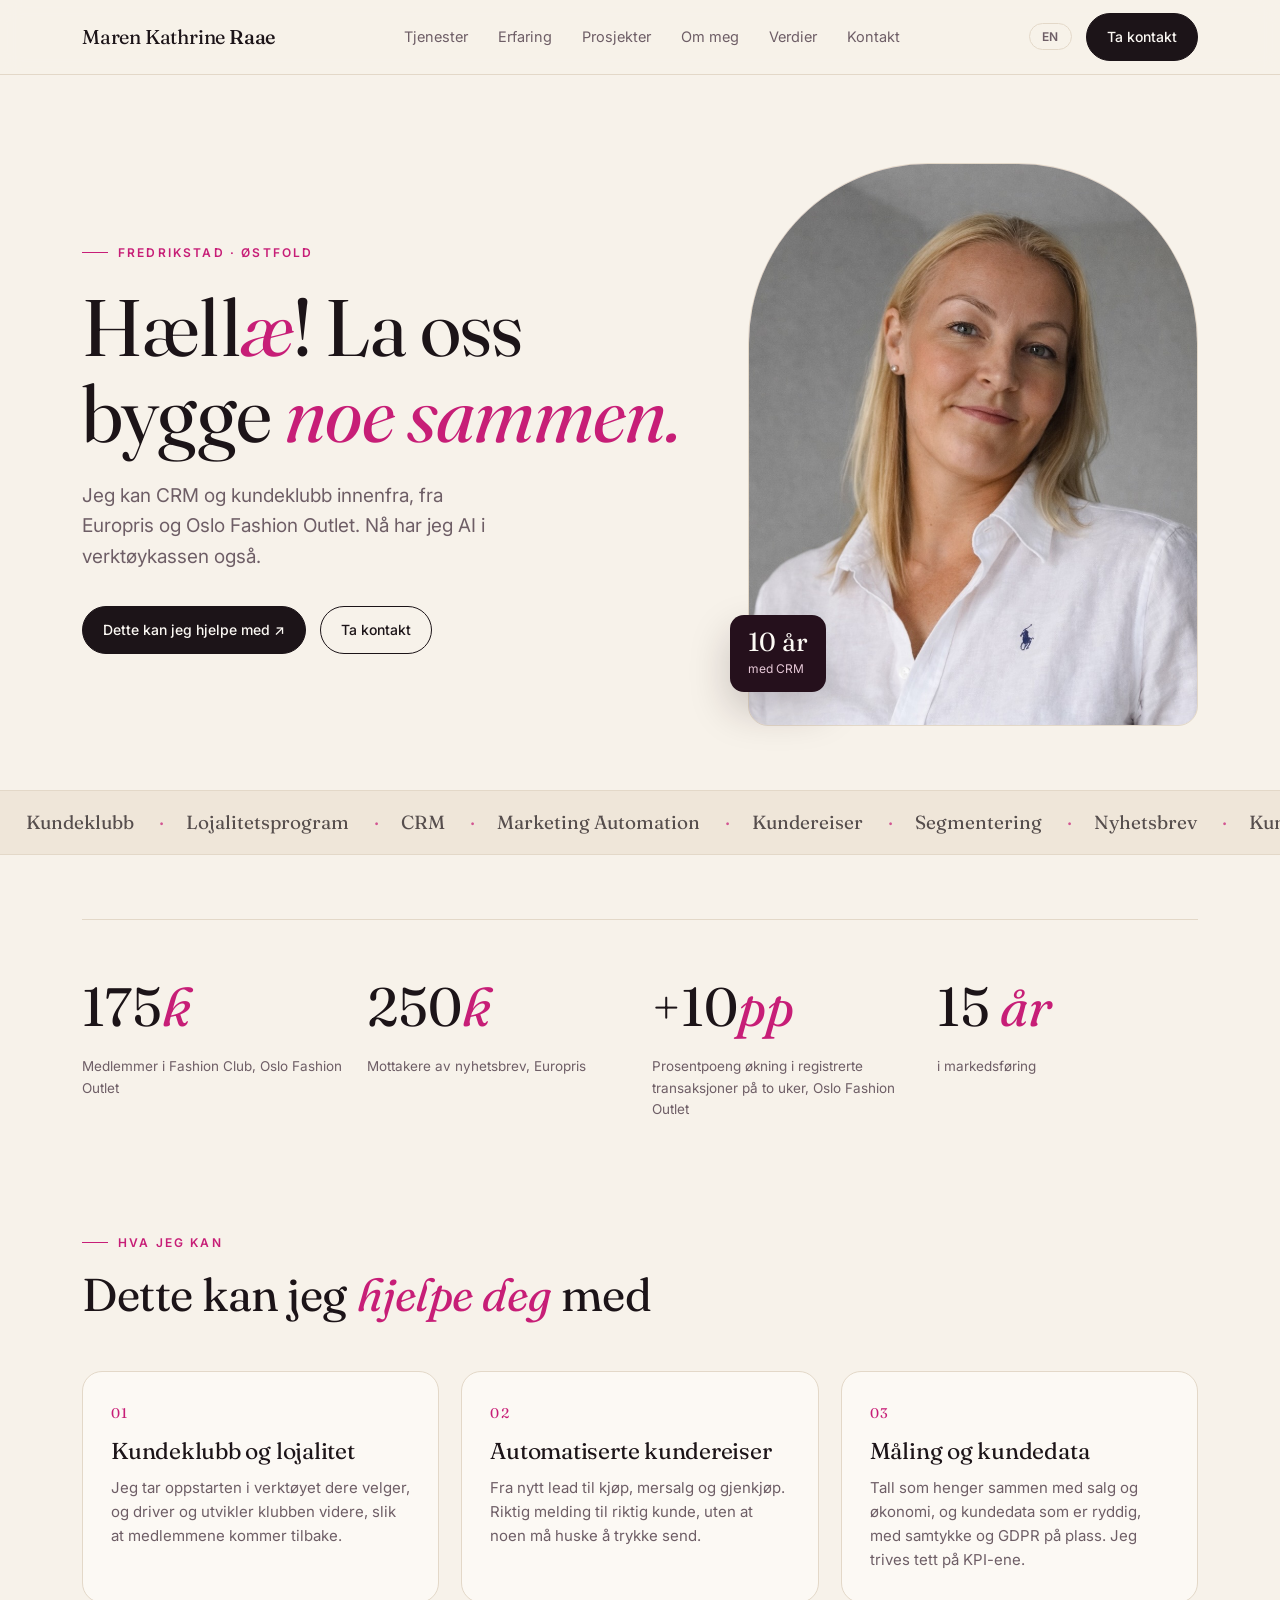
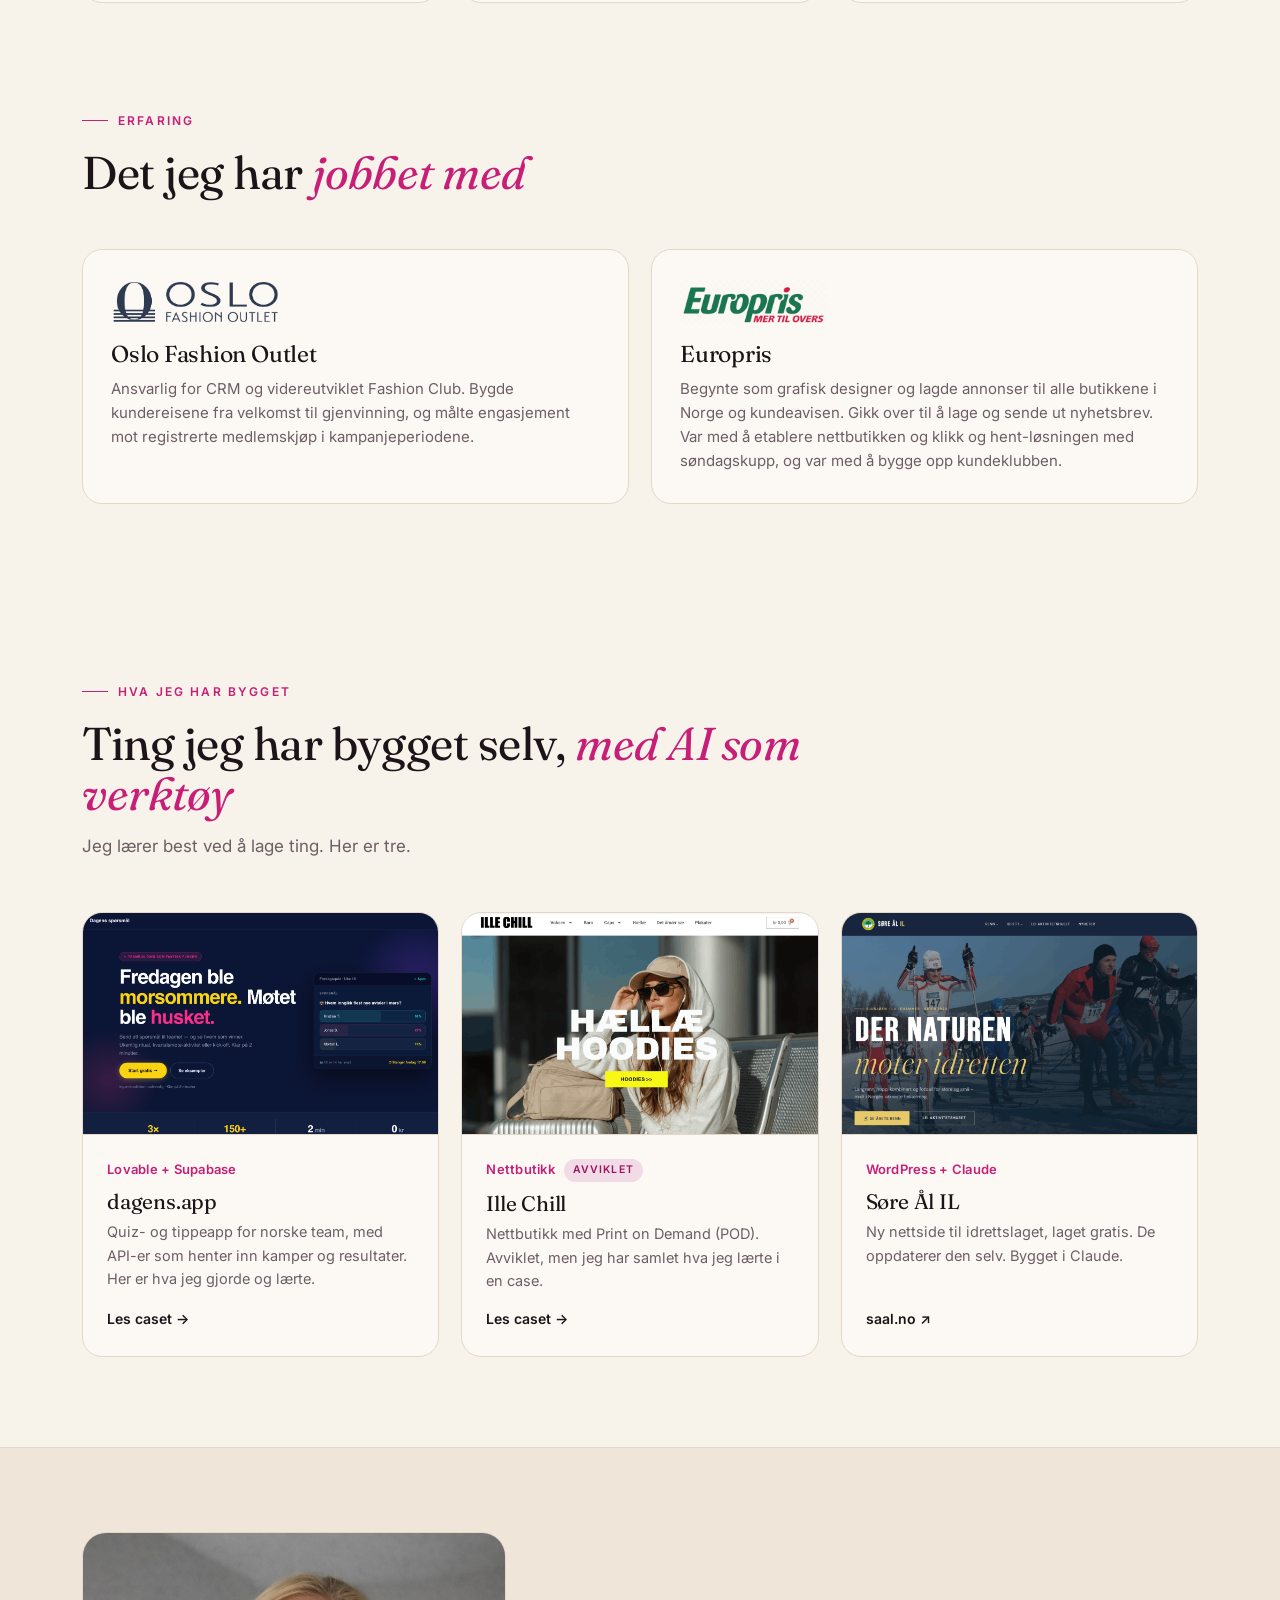
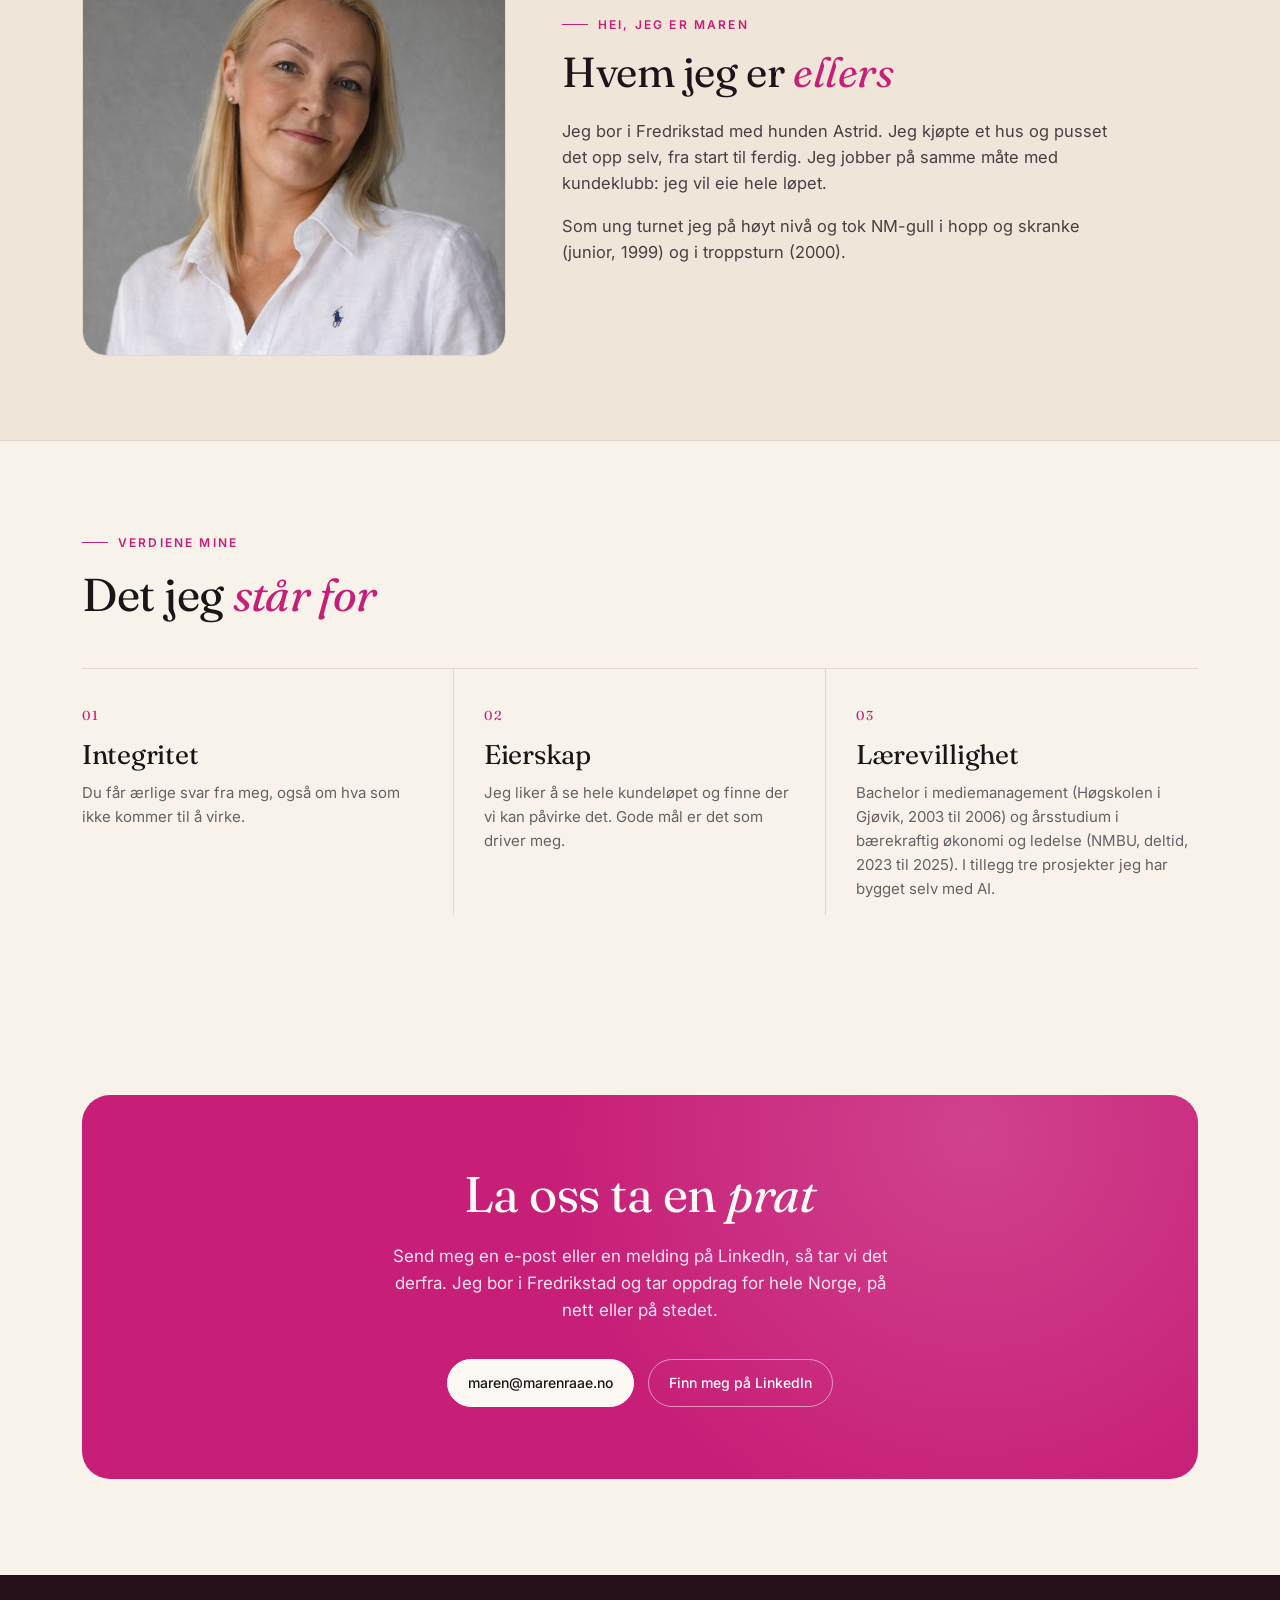
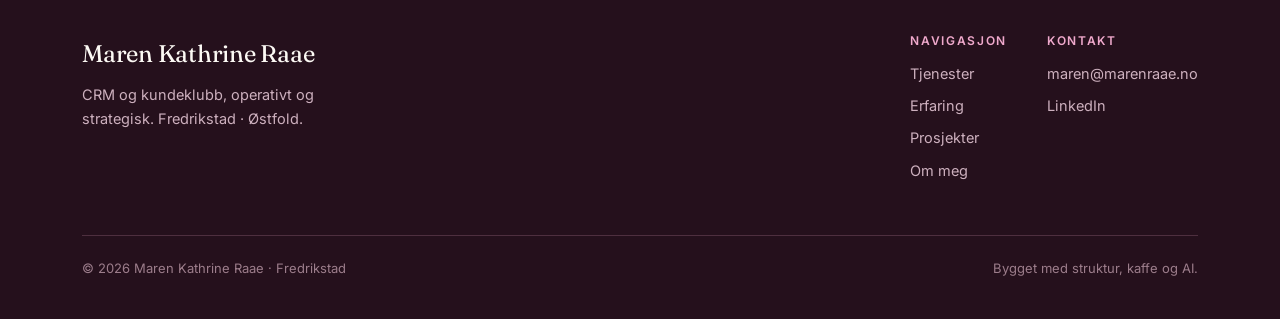
==== commit 11d4c9a7: "Legg til case-sider for dagens.app og Ille Chill - To nye casesider med skjermbilder, tekster på nor" ====
--- a/index.html
+++ b/index.html
@@ -192,6 +192,7 @@
   .proj h3{font-size:21px;margin-bottom:8px}
   .proj .role{font-size:13px;color:var(--magenta);font-weight:600;letter-spacing:.02em;margin-bottom:10px}
   .proj p{font-size:14.5px;color:var(--muted);flex-grow:1}
+  .proj .status{display:inline-block;margin-left:6px;font-size:10.5px;font-weight:600;letter-spacing:.1em;text-transform:uppercase;color:var(--magenta-deep);background:var(--blush);padding:3px 9px;border-radius:999px;vertical-align:1px}
   .proj .lnk{margin-top:16px;font-size:14px;font-weight:600;color:var(--ink);display:inline-flex;gap:6px;align-items:center}
   .proj .lnk:hover{color:var(--magenta)}
 
@@ -369,17 +370,17 @@
           <div class="body">
             <div class="role" data-i="p1-role">Lovable + Supabase</div>
             <h3>dagens.app</h3>
-            <p data-i="p1-p">Quiz for teambuilding, på norsk. Laget uten utvikler, til fredagsquiz og kvartalsmøter.</p>
-            <a href="https://dagens.app" target="_blank" rel="noopener" class="lnk">dagens.app ↗</a>
+            <p data-i="p1-p">Quiz- og tippeapp for norske team, med API-er som henter inn kamper og resultater. Her er hva jeg gjorde og lærte.</p>
+            <a href="dagens/" class="lnk" data-i="case-lnk">Les caset →</a>
           </div>
         </div>
         <div class="proj reveal">
           <div class="thumb"><img src="illechill.png" alt="Ille Chill nettbutikk" /></div>
           <div class="body">
-            <div class="role" data-i="p2-role">Nettbutikk</div>
+            <div class="role"><span data-i="p2-role">Nettbutikk</span> <span class="status" data-i="status2">Avviklet</span></div>
             <h3>Ille Chill</h3>
-            <p data-i="p2-p">Nettbutikk der produktene trykkes når noen bestiller. Laget uten utvikler og designbyrå.</p>
-            <a href="https://illechill.no" target="_blank" rel="noopener" class="lnk">illechill.no ↗</a>
+            <p data-i="p2-p">Nettbutikk med Print on Demand (POD). Avviklet, men jeg har samlet hva jeg lærte i en case.</p>
+            <a href="illechill/" class="lnk" data-i="case-lnk2">Les caset →</a>
           </div>
         </div>
         <div class="proj reveal">
@@ -472,7 +473,6 @@
           <h4 data-i="foot-connect">Kontakt</h4>
           <a href="mailto:maren@marenraae.no">maren@marenraae.no</a>
           <a href="https://www.linkedin.com/in/maren-kathrine-raae/" target="_blank" rel="noopener">LinkedIn</a>
-          <a href="https://dagens.app" target="_blank" rel="noopener">dagens.app</a>
         </div>
       </div>
     </div>
@@ -523,9 +523,10 @@
     'proj-h2':'Things I have built myself, <span class="accent">with AI as a tool</span>',
     'proj-sub':'I learn best by making things. Here are three.',
     'p1-role':'Lovable + Supabase',
-    'p1-p':'A team-building quiz, in Norwegian. Made without a developer, for Friday quizzes and quarterly meetings.',
+    'p1-p':'A quiz and prediction app for Norwegian teams, with APIs that fetch matches and results. Here is what I did and learned.',
     'p2-role':'Web shop',
-    'p2-p':'A web shop where products are printed when someone orders. Made without a developer or a design agency.',
+    'p2-p':'A web shop with Print on Demand (POD). Discontinued, but I have gathered what I learned in a case study.',
+    status2:'Discontinued', 'case-lnk':'Read the case →', 'case-lnk2':'Read the case →',
     'p3-role':'WordPress + Claude',
     'p3-p':'A new website for the sports club, made for free. They update it themselves. Built in Claude.',
     'about-eye':'Hi, I’m Maren',
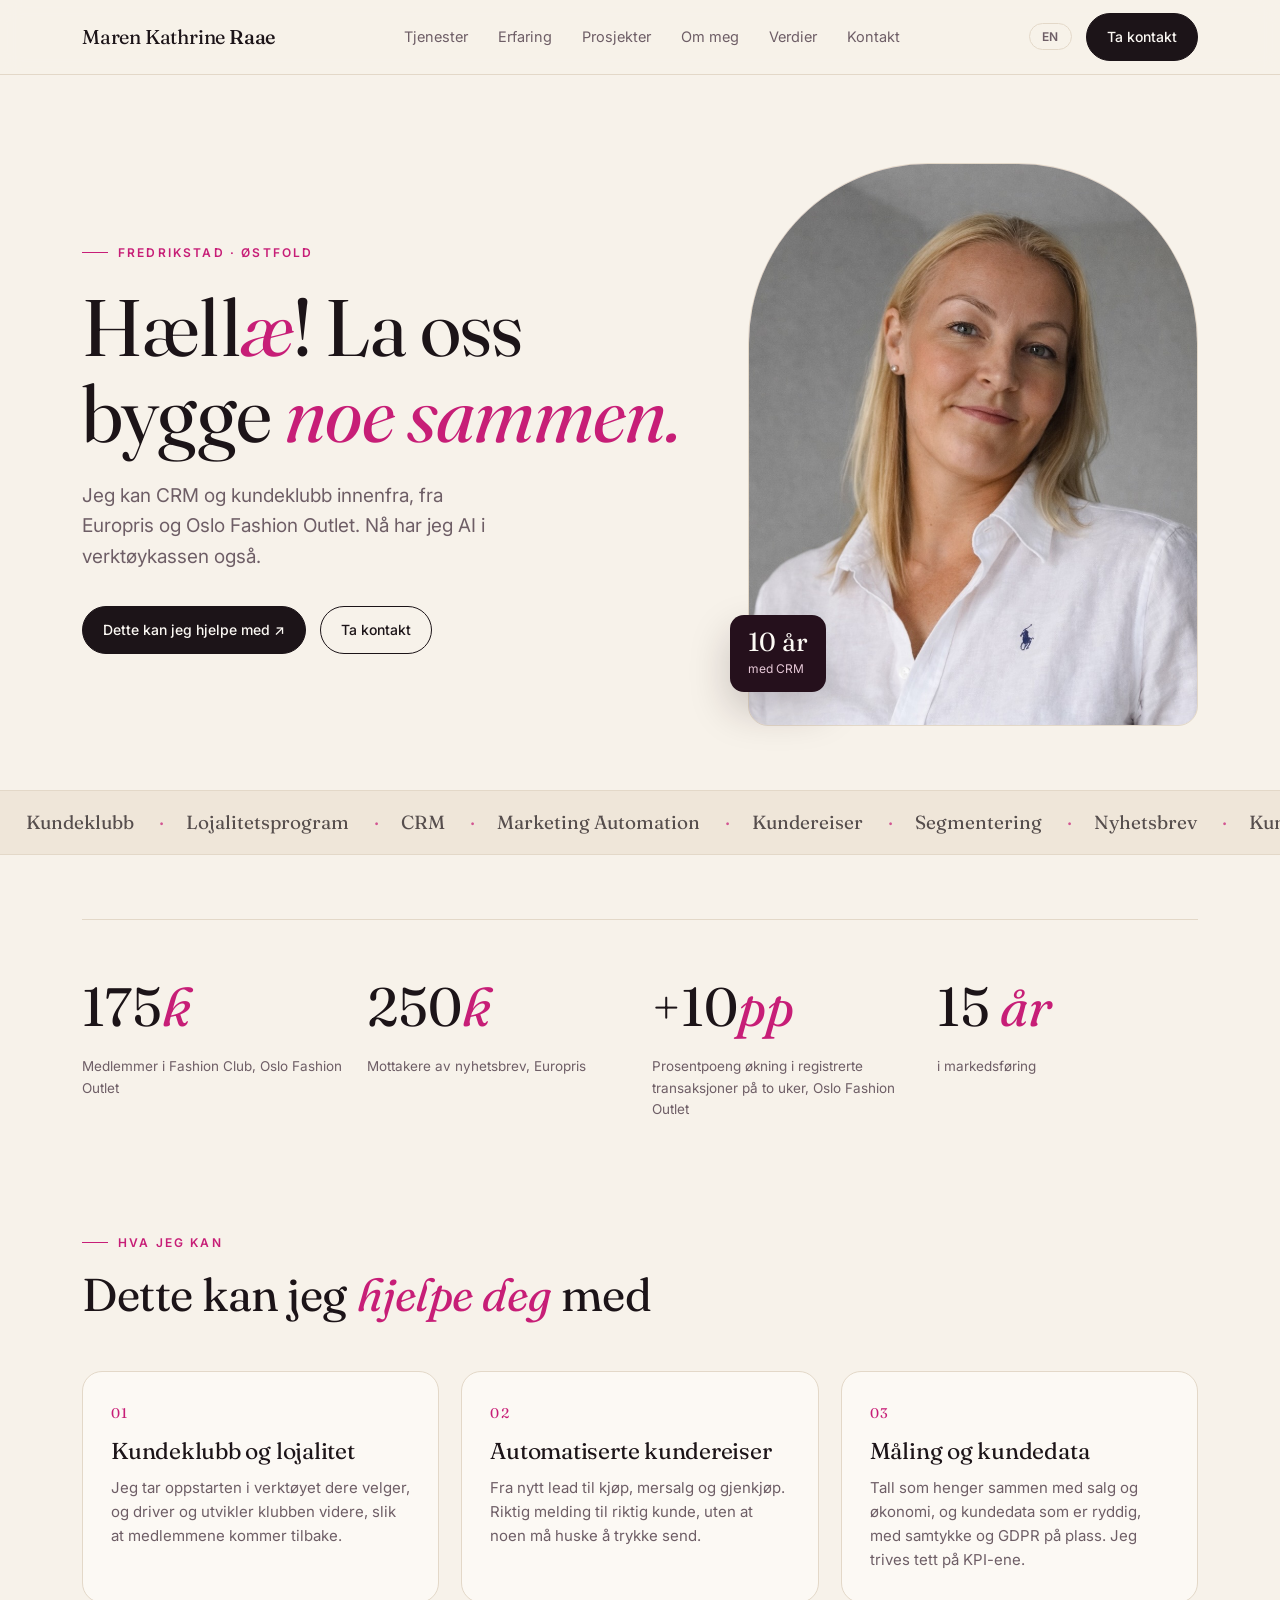
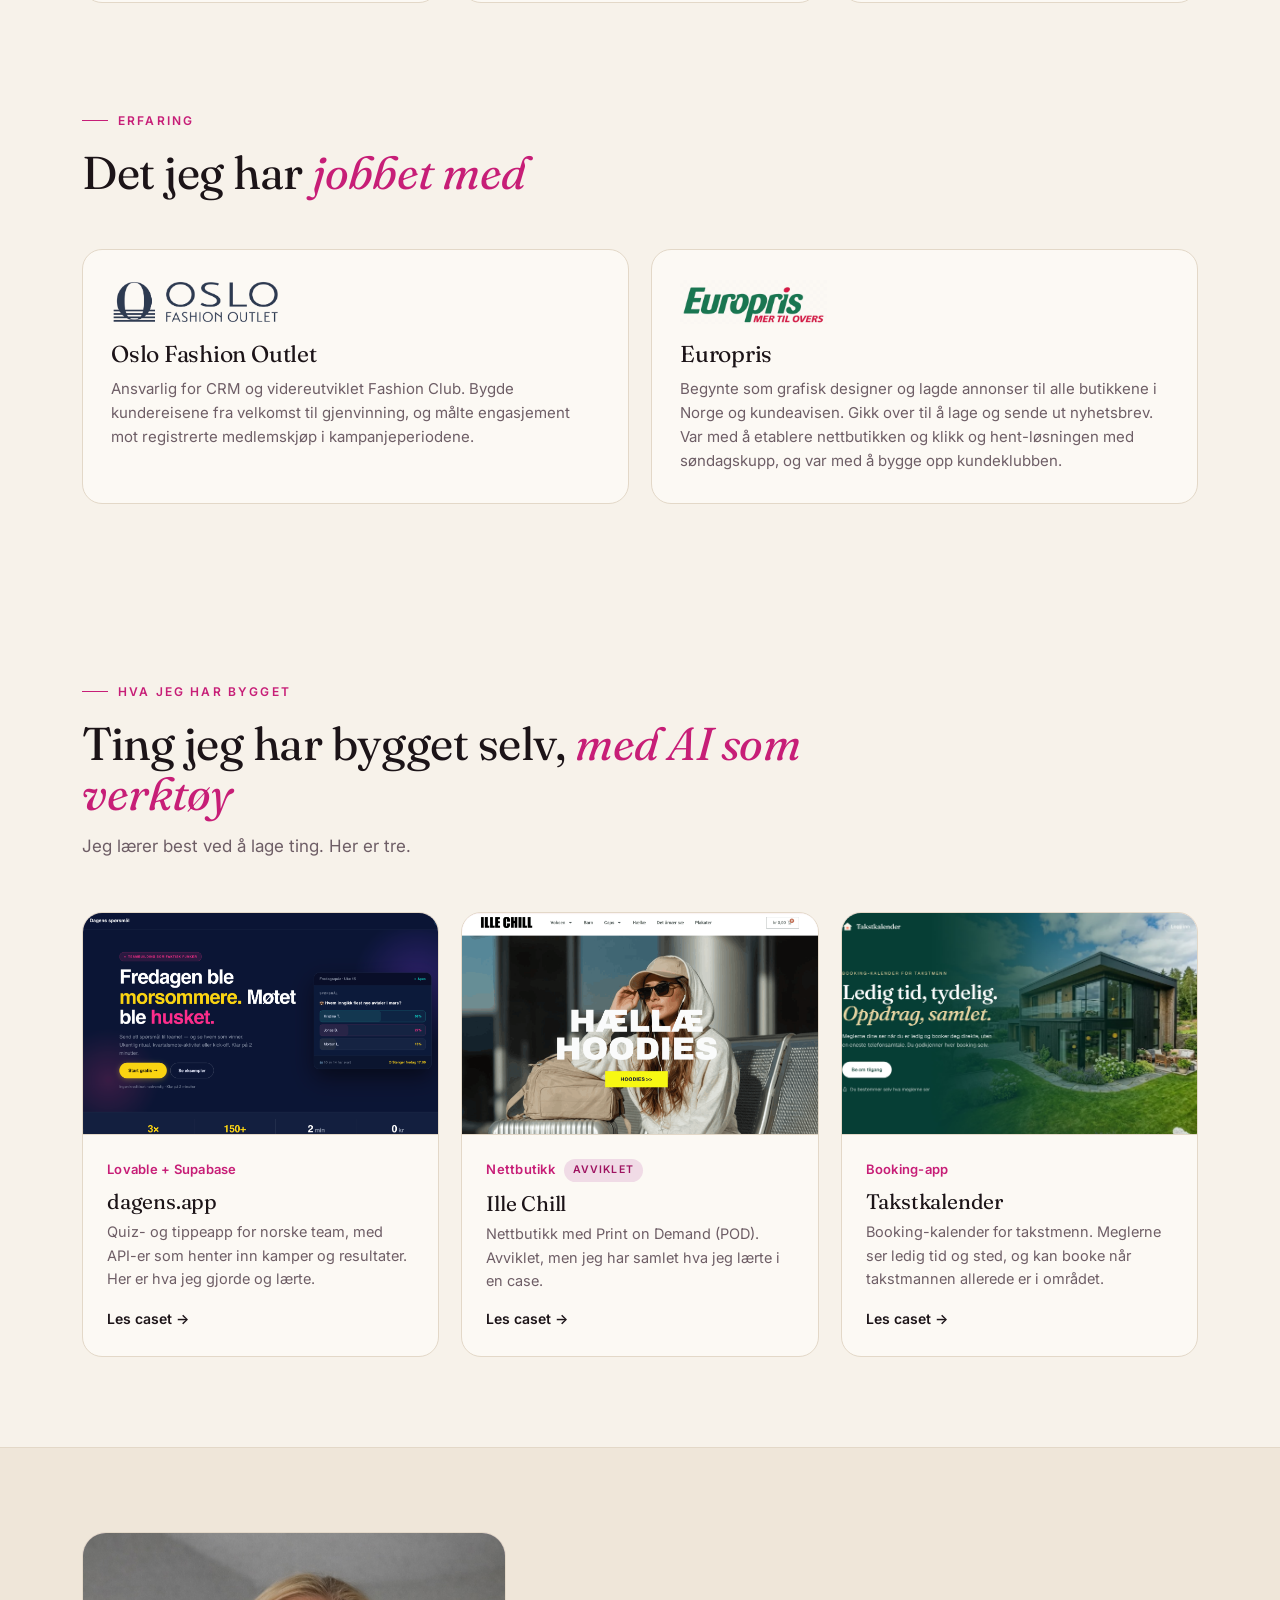
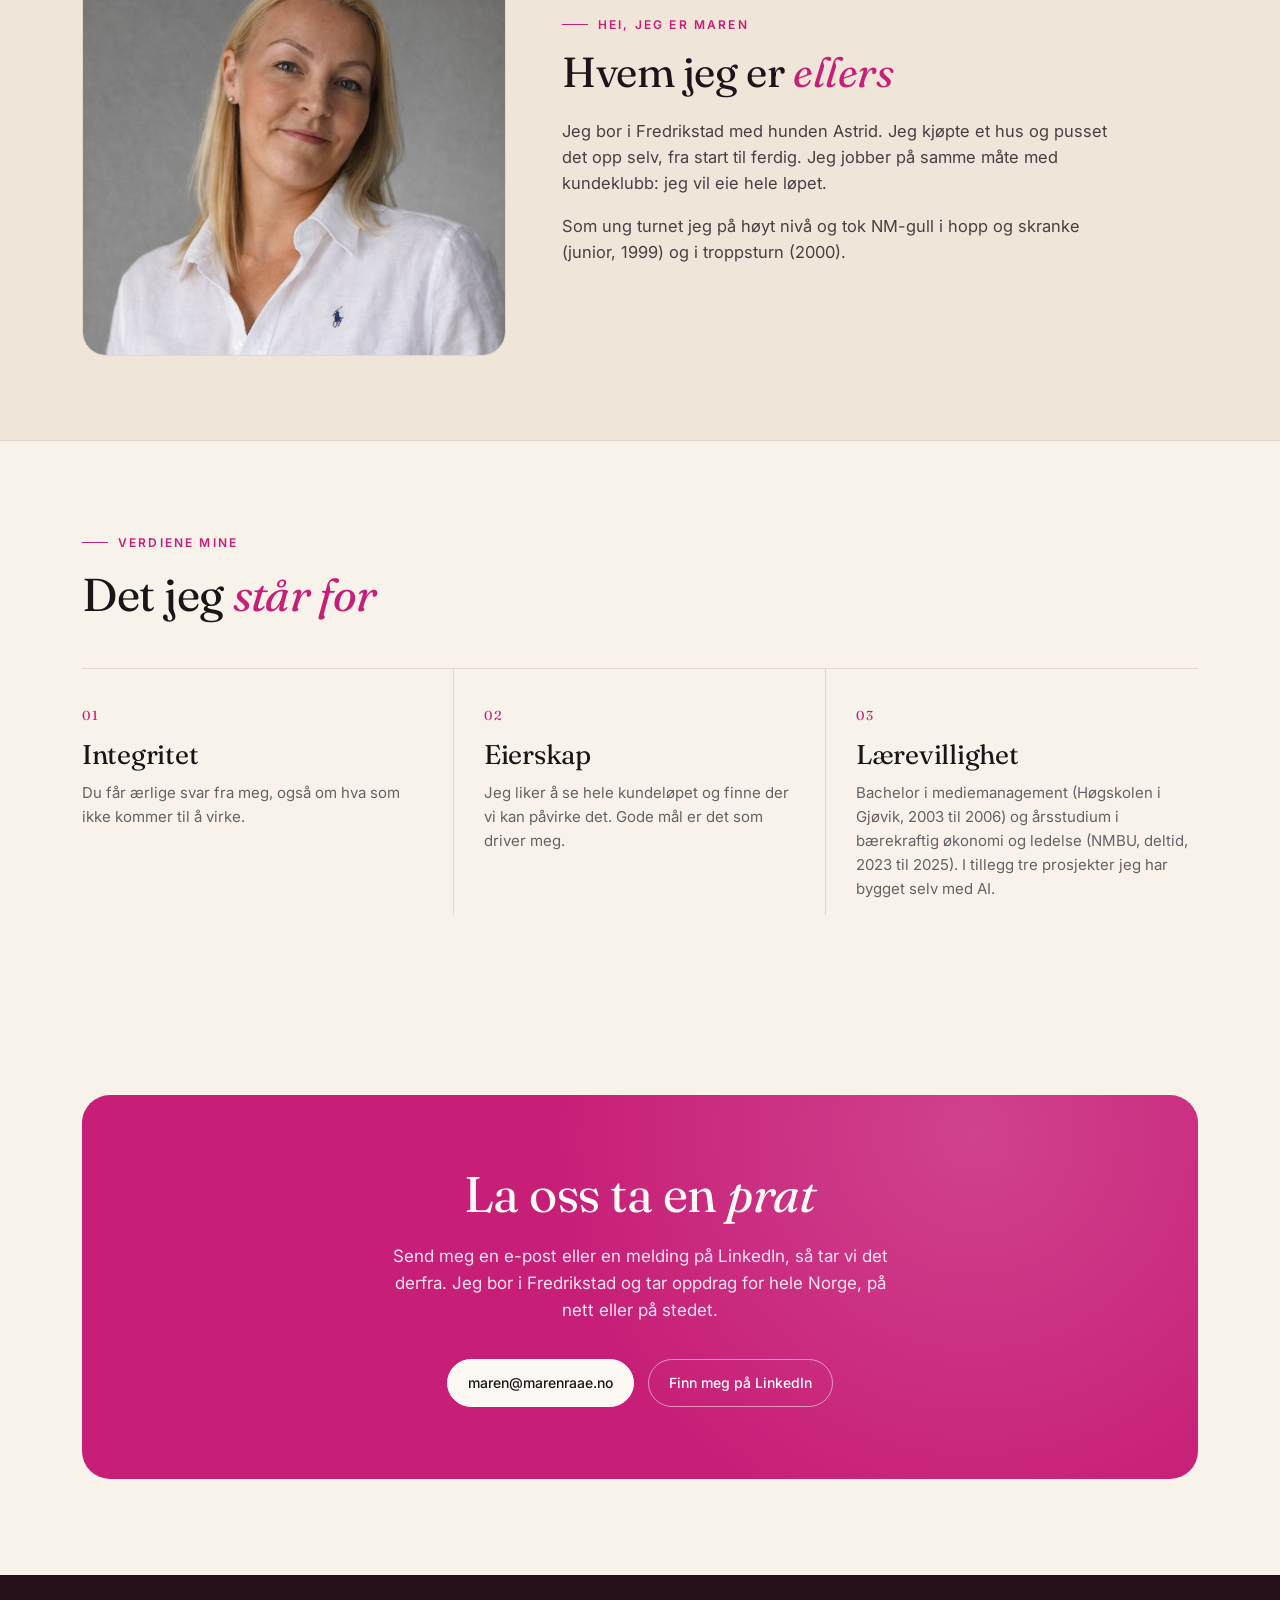
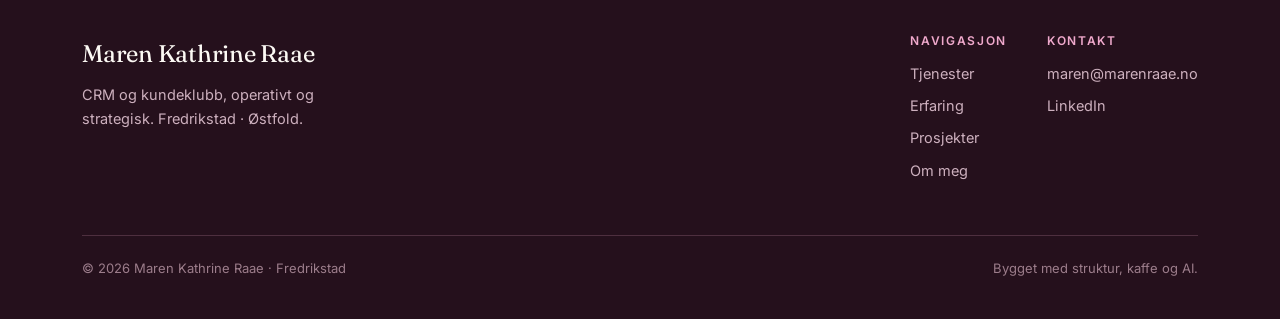
==== commit a058bb46: "Bytt Søre Ål med Takstkalender og legg til case-side - Nytt prosjektkort for Takstkalender på forsid" ====
--- a/index.html
+++ b/index.html
@@ -384,12 +384,12 @@
           </div>
         </div>
         <div class="proj reveal">
-          <div class="thumb"><img src="saal-webside.png" alt="Søre Ål IL nettside" /></div>
+          <div class="thumb"><img src="takstkalender.jpg" alt="Takstkalender, booking-kalender for takstmenn" /></div>
           <div class="body">
-            <div class="role" data-i="p3-role">WordPress + Claude</div>
-            <h3>Søre Ål IL</h3>
-            <p data-i="p3-p">Ny nettside til idrettslaget, laget gratis. De oppdaterer den selv. Bygget i Claude.</p>
-            <a href="https://saal.no" target="_blank" rel="noopener" class="lnk">saal.no ↗</a>
+            <div class="role" data-i="p3-role">Booking-app</div>
+            <h3>Takstkalender</h3>
+            <p data-i="p3-p">Booking-kalender for takstmenn. Meglerne ser ledig tid og sted, og kan booke når takstmannen allerede er i området.</p>
+            <a href="takstkalender/" class="lnk" data-i="case-lnk3">Les caset →</a>
           </div>
         </div>
       </div>
@@ -526,9 +526,9 @@
     'p1-p':'A quiz and prediction app for Norwegian teams, with APIs that fetch matches and results. Here is what I did and learned.',
     'p2-role':'Web shop',
     'p2-p':'A web shop with Print on Demand (POD). Discontinued, but I have gathered what I learned in a case study.',
-    status2:'Discontinued', 'case-lnk':'Read the case →', 'case-lnk2':'Read the case →',
-    'p3-role':'WordPress + Claude',
-    'p3-p':'A new website for the sports club, made for free. They update it themselves. Built in Claude.',
+    status2:'Discontinued', 'case-lnk3':'Read the case →', 'case-lnk':'Read the case →', 'case-lnk2':'Read the case →',
+    'p3-role':'Booking app',
+    'p3-p':'A booking calendar for building surveyors. Estate agents see availability and location, and can book when the surveyor is already in the area.',
     'about-eye':'Hi, I’m Maren',
     'about-h2':'Who I am <span class="accent">otherwise</span>',
     'about-p1':'I live in Fredrikstad with my dog Astrid. I bought a house and renovated it myself, from start to finish. I work the same way with loyalty clubs: I want to own the whole journey.',
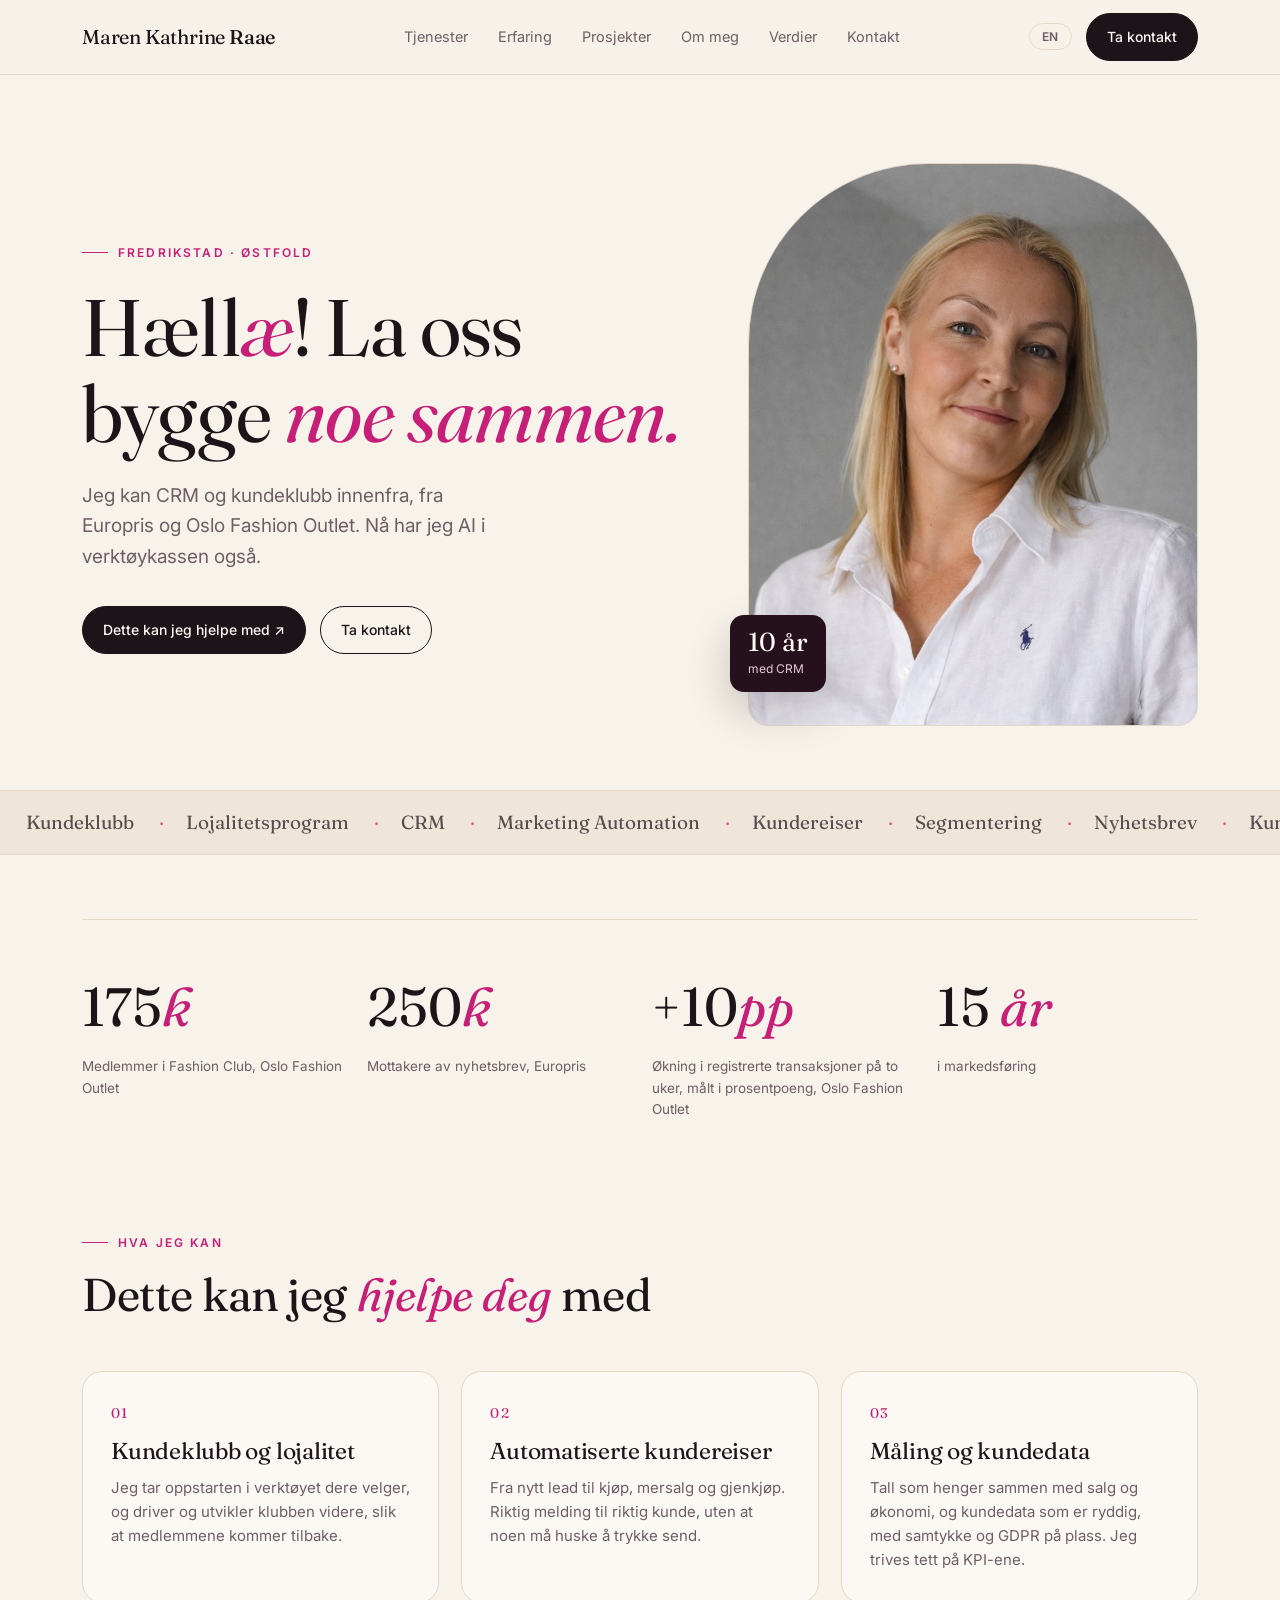
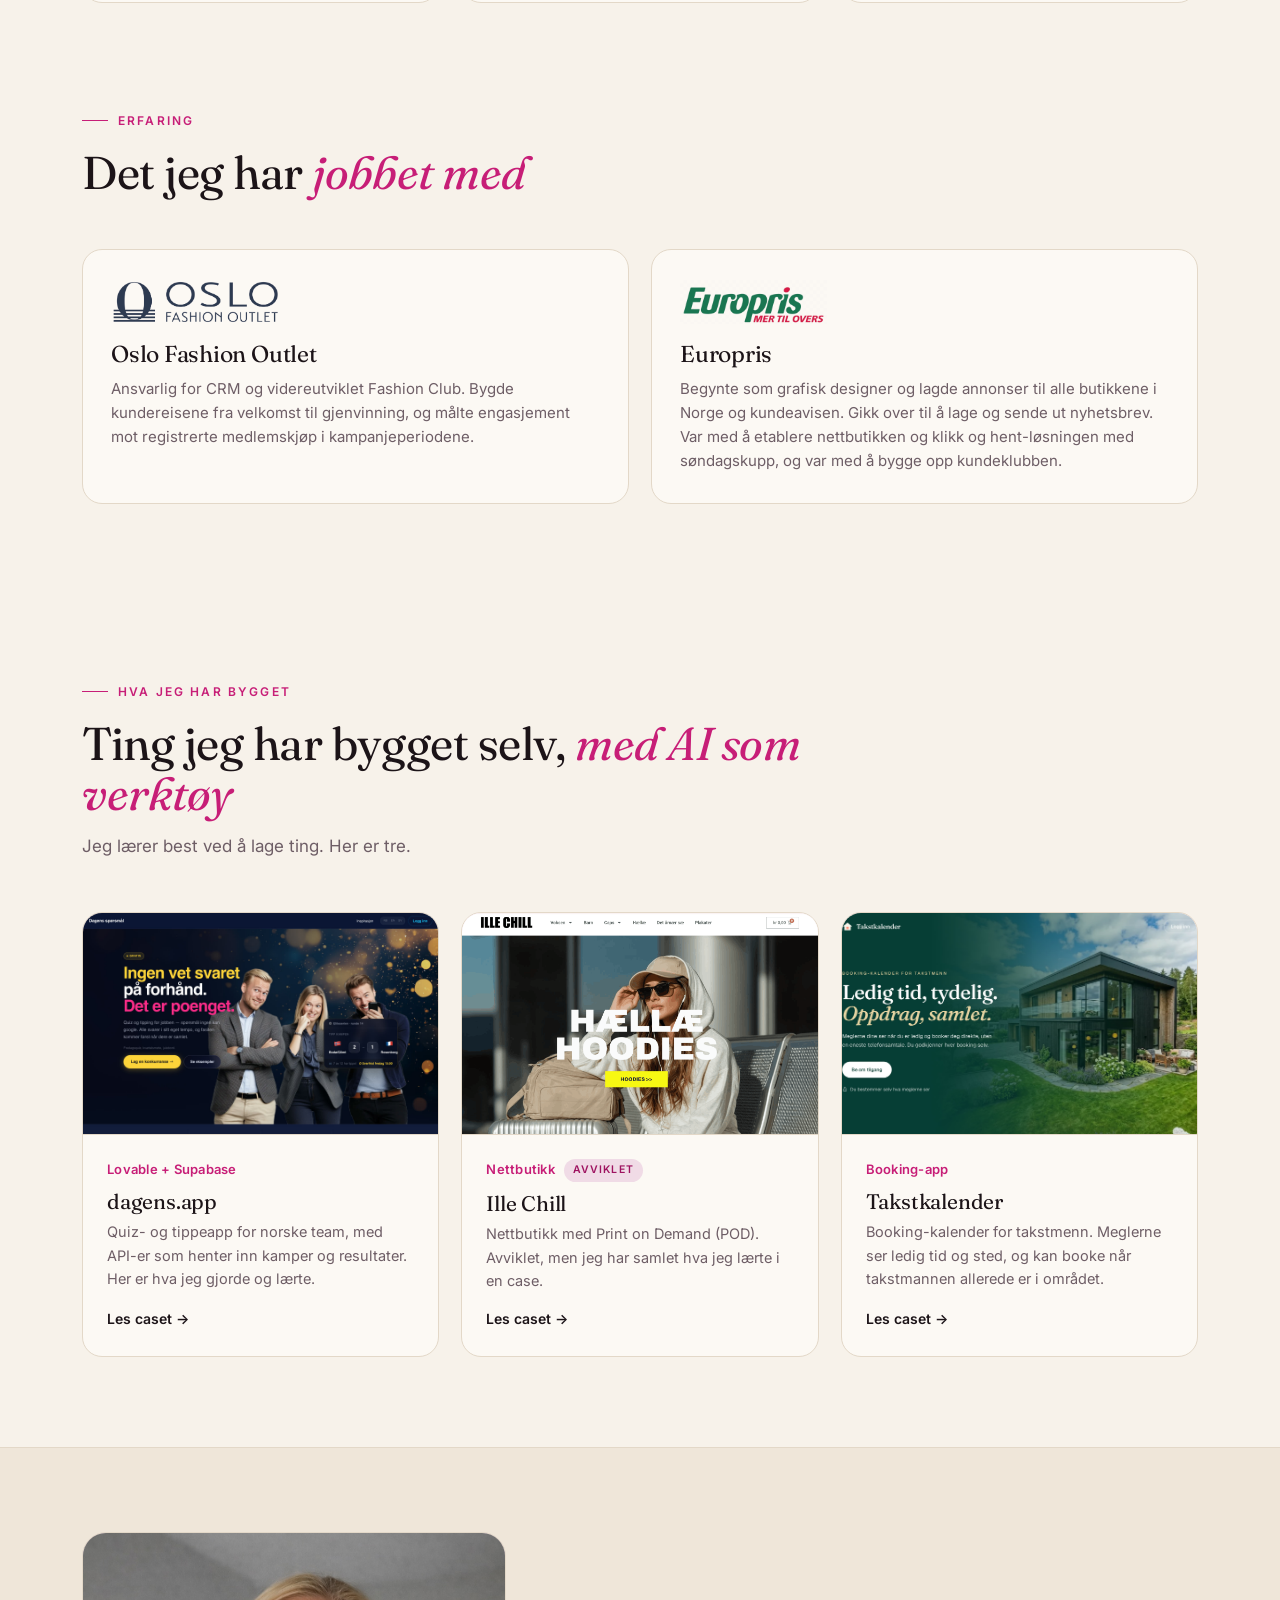
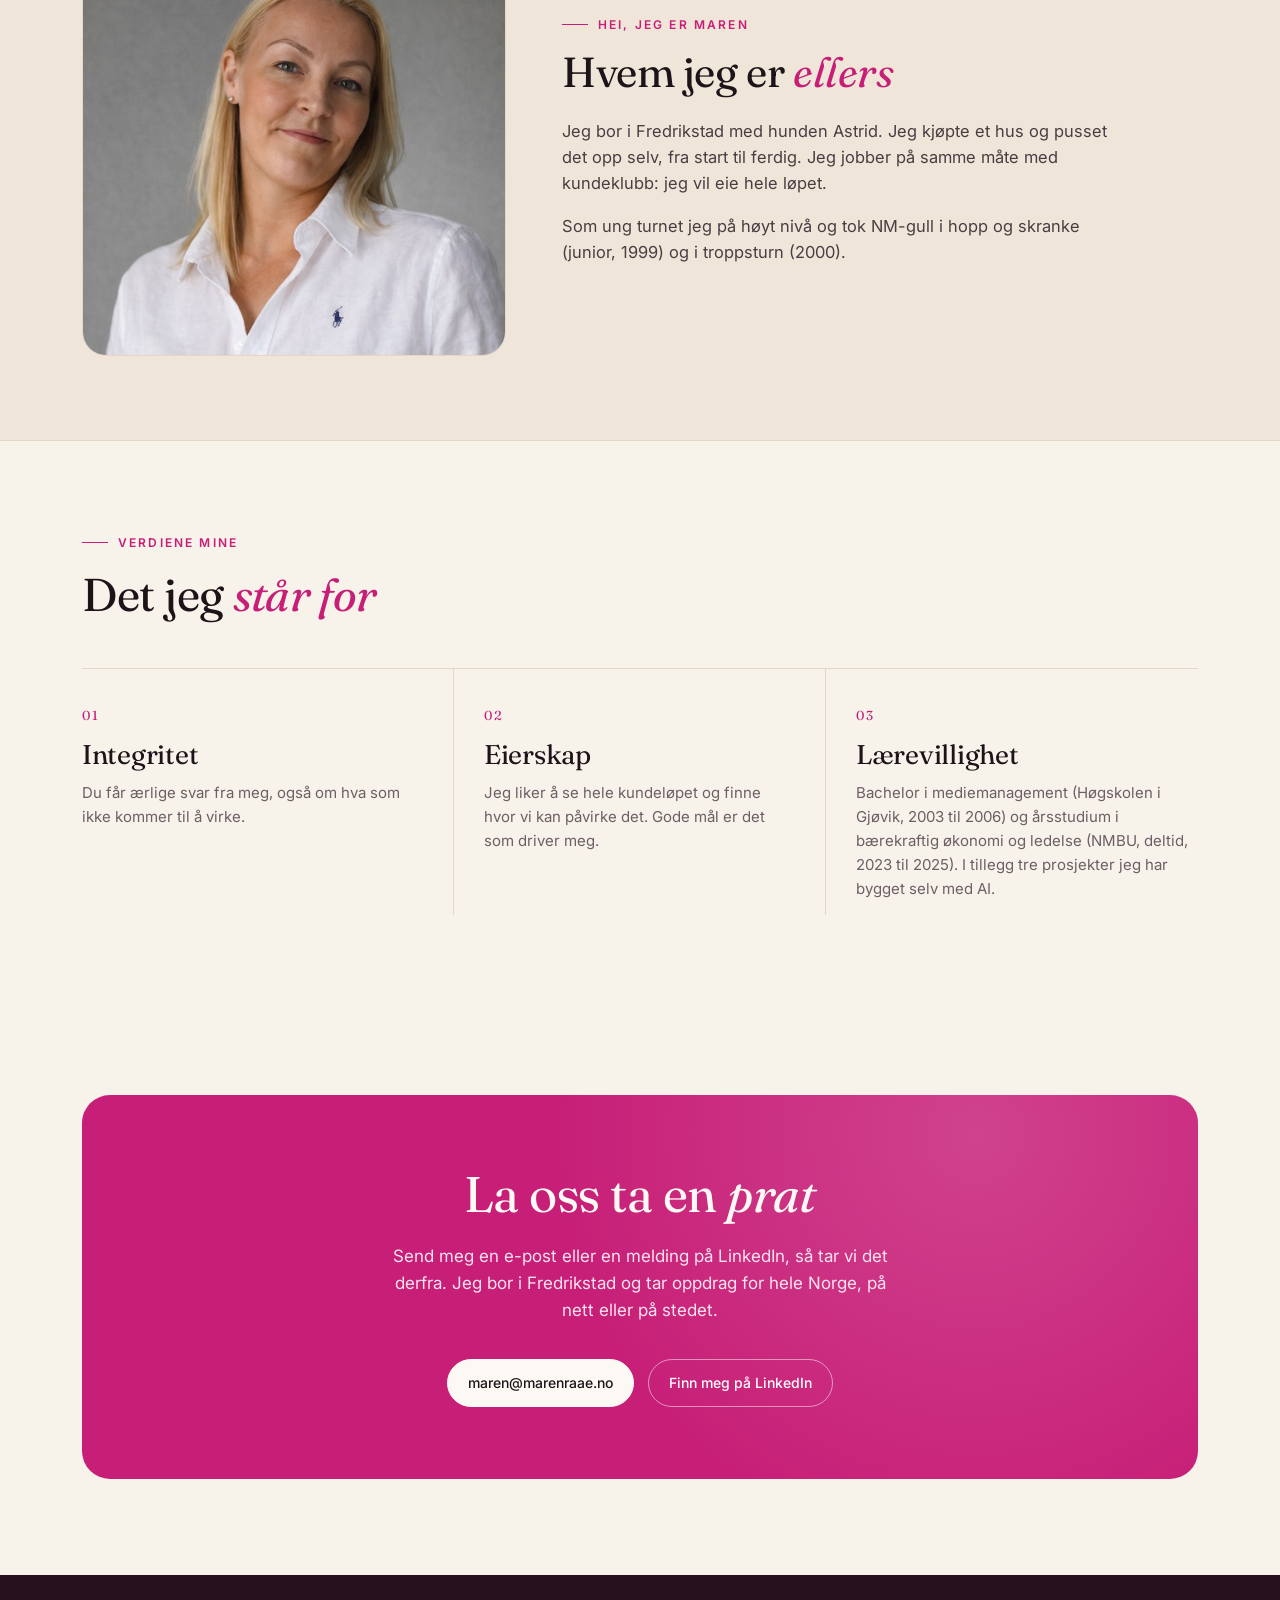
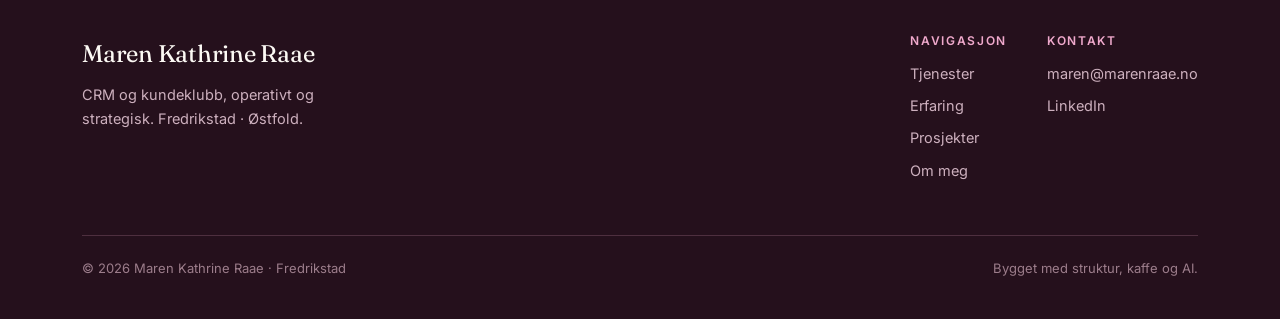
==== commit e17521d9: "Rett tekst på forsiden og oppdater dagens.app-bildet - Tydeligere tekst under statistikken om økning" ====
--- a/index.html
+++ b/index.html
@@ -301,7 +301,7 @@
       <div class="stats-grid">
         <div class="stat reveal"><div class="n">175<em>k</em></div><div class="t" data-i="stat1">Medlemmer i Fashion Club, Oslo Fashion Outlet</div></div>
         <div class="stat reveal"><div class="n">250<em>k</em></div><div class="t" data-i="stat2">Mottakere av nyhetsbrev, Europris</div></div>
-        <div class="stat reveal"><div class="n" data-i="stat3-n">+10<em>pp</em></div><div class="t" data-i="stat3">Prosentpoeng økning i registrerte transaksjoner på to uker, Oslo Fashion Outlet</div></div>
+        <div class="stat reveal"><div class="n" data-i="stat3-n">+10<em>pp</em></div><div class="t" data-i="stat3">Økning i registrerte transaksjoner på to uker, målt i prosentpoeng, Oslo Fashion Outlet</div></div>
         <div class="stat reveal"><div class="n" data-i="stat4-n">15<em> år</em></div><div class="t" data-i="stat4">i markedsføring</div></div>
       </div>
     </div>
@@ -366,7 +366,7 @@
       </div>
       <div class="proj-grid">
         <div class="proj reveal">
-          <div class="thumb"><img src="dagens.png" alt="dagens.app" /></div>
+          <div class="thumb"><img src="dagens/forside.jpg" alt="dagens.app" /></div>
           <div class="body">
             <div class="role" data-i="p1-role">Lovable + Supabase</div>
             <h3>dagens.app</h3>
@@ -427,7 +427,7 @@
         <div class="value reveal">
           <div class="vn">02</div>
           <h3 data-i="val2-h">Eierskap</h3>
-          <p data-i="val2-p">Jeg liker å se hele kundeløpet og finne der vi kan påvirke det. Gode mål er det som driver meg.</p>
+          <p data-i="val2-p">Jeg liker å se hele kundeløpet og finne hvor vi kan påvirke det. Gode mål er det som driver meg.</p>
         </div>
         <div class="value reveal">
           <div class="vn">03</div>
@@ -504,7 +504,7 @@
     stat1:'Members in Fashion Club, Oslo Fashion Outlet',
     stat2:'Newsletter recipients, Europris',
     'stat3-n':'+10<em>pp</em>',
-    stat3:'Percentage points increase in tracked transactions over two weeks, Oslo Fashion Outlet',
+    stat3:'Increase in tracked transactions over two weeks, measured in percentage points, Oslo Fashion Outlet',
     'stat4-n':'15<em> years</em>',
     stat4:'in marketing',
     'svc-eye':'What I can do',
